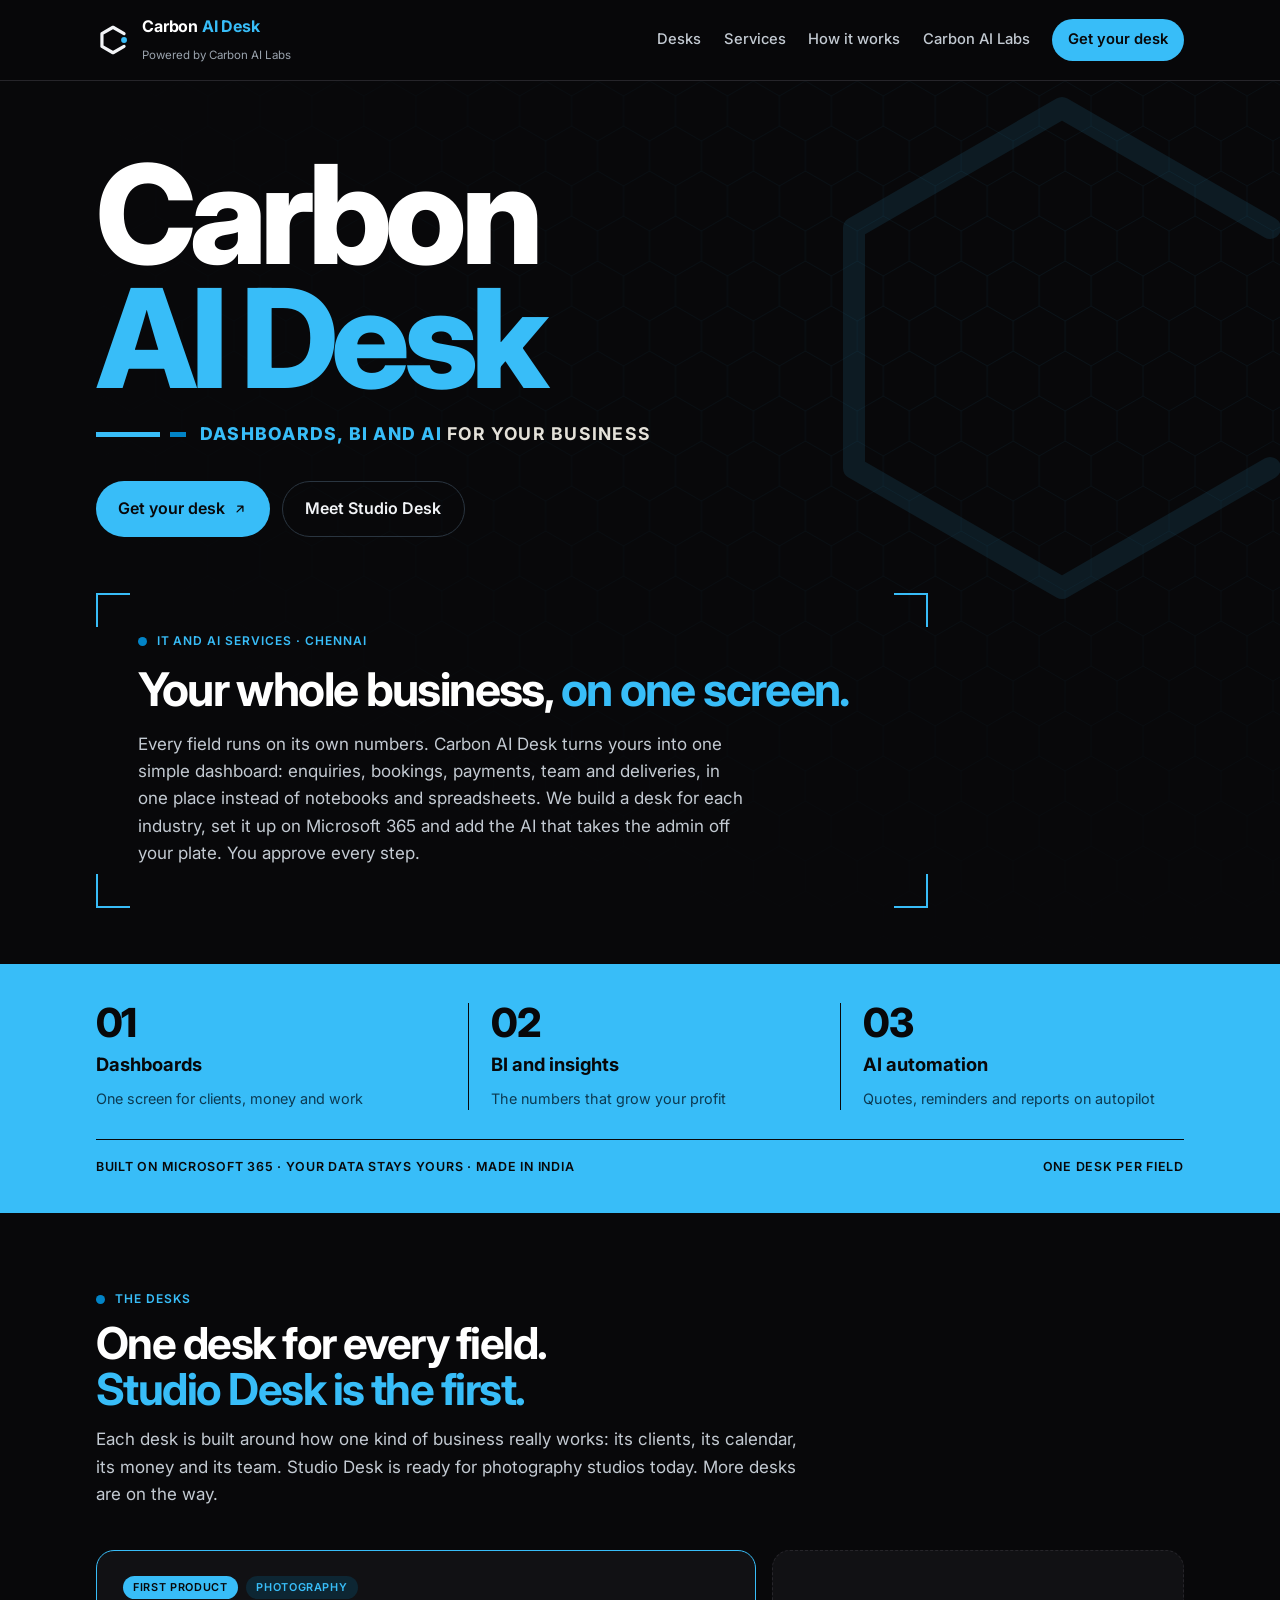
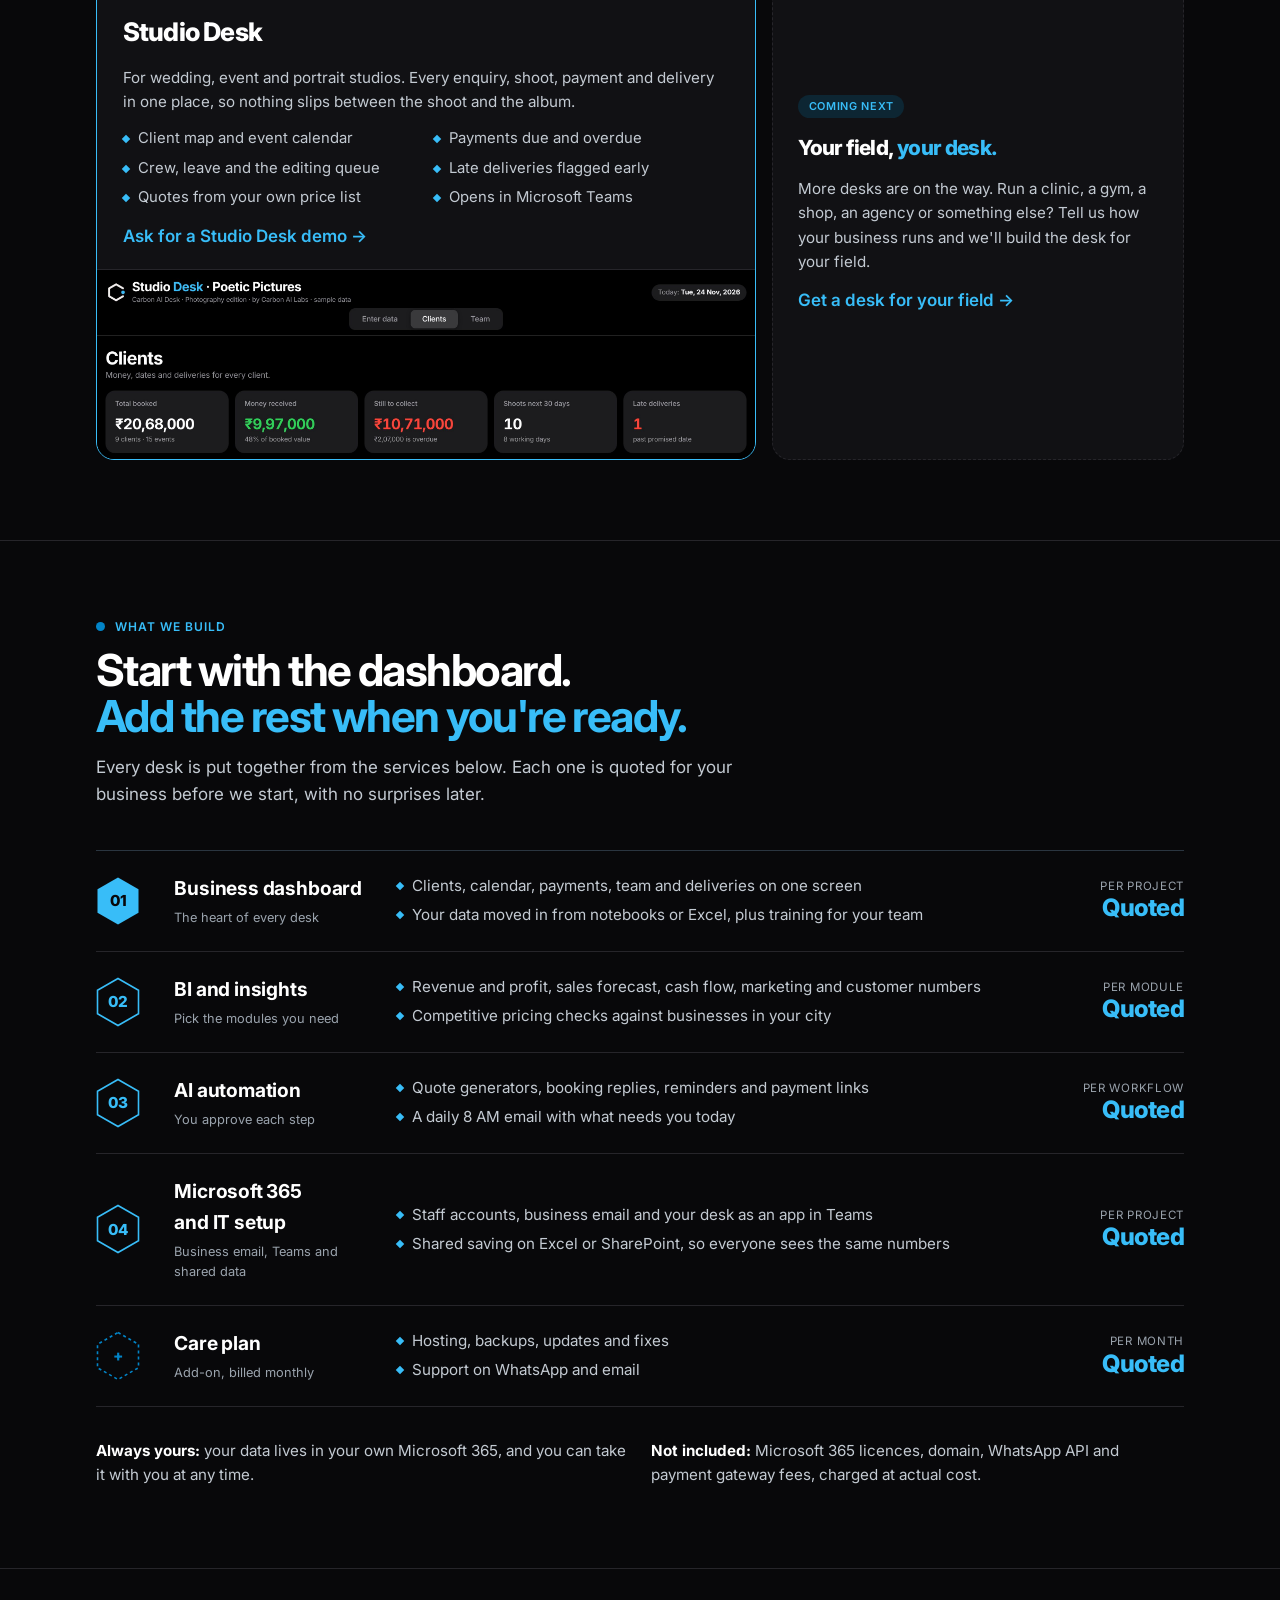
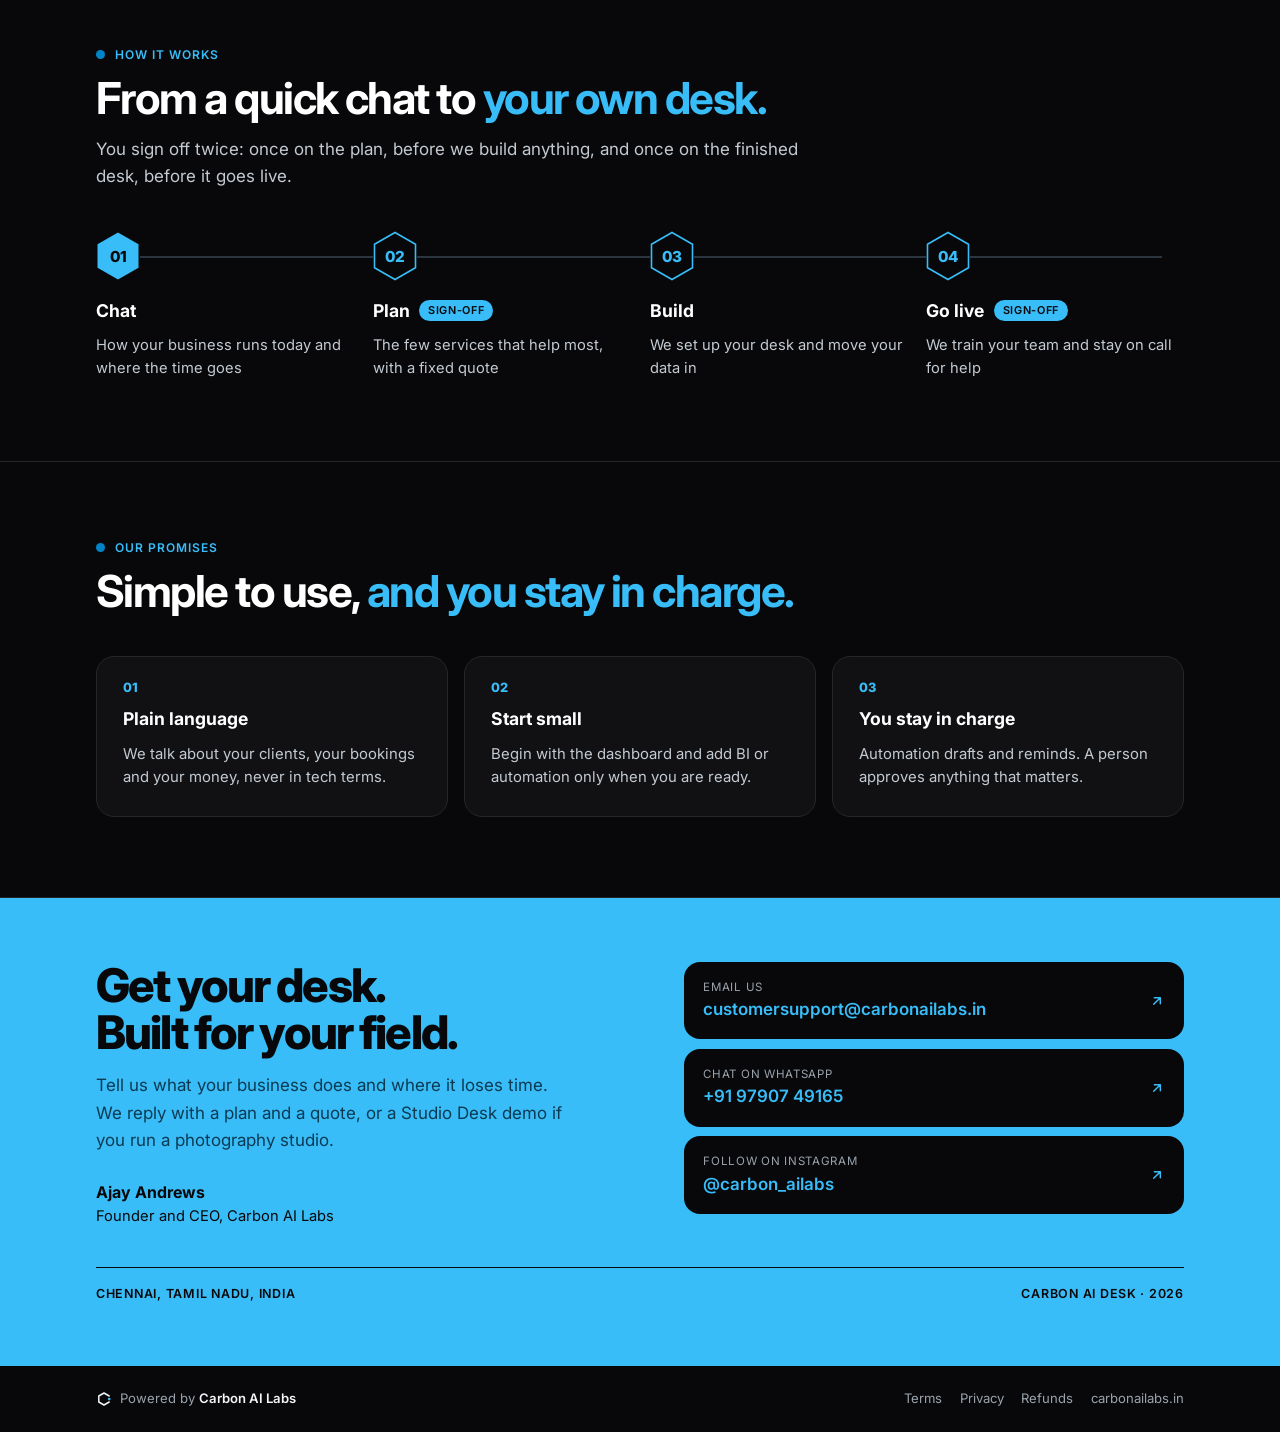
==== carbon-ai-desk/index.html @ 6ffbf6e8 "Add Carbon AI Desk page (black + sky blue) and link it from the home page - /carbon-ai-desk/: same l" ====
<!doctype html>
<html lang="en">
<head>
<meta charset="utf-8">
<meta name="viewport" content="width=device-width, initial-scale=1, viewport-fit=cover">
<title>Carbon AI Desk | Dashboards, BI and AI for your business</title>
<meta name="description" content="Carbon AI Desk builds business dashboards, BI reports, AI automation and Microsoft 365 setups, one edition per industry. Studio Desk for photography studios is the first. Powered by Carbon AI Labs, Chennai.">
<meta name="theme-color" content="#08080A">
<!-- Link preview (WhatsApp, Instagram, LinkedIn, X, Telegram). Image must stay 1200x630 and use an absolute URL. -->
<meta property="og:type" content="website">
<meta property="og:site_name" content="Carbon AI Desk">
<meta property="og:title" content="Carbon AI Desk | Dashboards, BI and AI for your business">
<meta property="og:description" content="Your whole business on one screen: dashboards, BI and AI automation on Microsoft 365. Studio Desk for photography studios is the first edition.">
<meta property="og:url" content="https://carbonailabs.in/carbon-ai-desk/">
<meta property="og:image" content="https://carbonailabs.in/assets/carbon-ai-desk-preview.png">
<meta property="og:image:secure_url" content="https://carbonailabs.in/assets/carbon-ai-desk-preview.png">
<meta property="og:image:type" content="image/png">
<meta property="og:image:width" content="1200">
<meta property="og:image:height" content="630">
<meta property="og:image:alt" content="Carbon AI Desk: dashboards, BI and AI for your business. Powered by Carbon AI Labs.">
<meta name="twitter:card" content="summary_large_image">
<meta name="twitter:title" content="Carbon AI Desk | Dashboards, BI and AI for your business">
<meta name="twitter:description" content="Your whole business on one screen: dashboards, BI and AI automation on Microsoft 365.">
<meta name="twitter:image" content="https://carbonailabs.in/assets/carbon-ai-desk-preview.png">
<link rel="canonical" href="https://carbonailabs.in/carbon-ai-desk/">
<link rel="icon" href="/assets/favicon.svg" type="image/svg+xml">
<link rel="icon" href="/assets/favicon-32.png" sizes="32x32" type="image/png">
<link rel="apple-touch-icon" href="/assets/apple-touch-icon.png">
<link rel="preconnect" href="https://fonts.googleapis.com">
<link rel="preconnect" href="https://fonts.gstatic.com" crossorigin>
<link rel="stylesheet" href="https://fonts.googleapis.com/css2?family=Inter:wght@400;500;600;700;800&display=swap">
<script src="/assets/analytics.js" defer></script>
<style>
/* Carbon AI Desk: black + Sky Blue, the same layout as Carbon AI Studio (which is black + yellow). */
:root{
  --ground:#08080A;      /* page black */
  --ground-2:#111114;    /* raised panels */
  --ink:#F2F4F7;         /* main text */
  --white:#FFFFFF;
  --gold:#38BDF8;        /* Desk sky blue (name kept so the shared layout reads the same as Studio) */
  --crimson:#0284C7;     /* deep blue, second accent */
  --muted:#9AA3AD;
  --body:#C3CAD2;
  --line:#26252A;
  --line-2:#2A3540;
  --on-gold:#08080A;
  --on-gold-2:#0C3A52;
  --display:-apple-system,BlinkMacSystemFont,"SF Pro Display","Inter",system-ui,sans-serif;
  --text:-apple-system,BlinkMacSystemFont,"SF Pro Text","Inter",system-ui,sans-serif;
  color-scheme:dark;
}
*{box-sizing:border-box}
html{scroll-behavior:smooth}
@media (prefers-reduced-motion:reduce){html{scroll-behavior:auto}}
body{margin:0;background:var(--ground);color:var(--ink);font:400 1.0625rem/1.6 var(--text);-webkit-font-smoothing:antialiased;overflow-x:hidden}
a{color:inherit}
:focus-visible{outline:3px solid var(--gold);outline-offset:3px;border-radius:4px}
.wrap{max-width:72rem;margin:0 auto;padding-left:max(16px,env(safe-area-inset-left,0px));padding-right:max(16px,env(safe-area-inset-right,0px))}
@media (min-width:720px){.wrap{padding-left:32px;padding-right:32px}}
h1,h2,h3{font-family:var(--display);margin:0;text-wrap:balance;color:var(--white)}
p{margin:0}
.y{color:var(--gold)}
.kicker{display:flex;align-items:center;gap:10px;font:600 .75rem/1 var(--text);letter-spacing:.08em;text-transform:uppercase;color:var(--gold)}
.kicker::before{content:"";width:9px;height:9px;border-radius:50%;background:var(--crimson);flex:none}

/* header */
.top{position:sticky;top:0;z-index:5;background:color-mix(in srgb,var(--ground) 86%,transparent);backdrop-filter:saturate(1.4) blur(14px);-webkit-backdrop-filter:saturate(1.4) blur(14px);border-bottom:1px solid var(--line)}
.top .wrap{display:flex;align-items:center;justify-content:space-between;gap:1rem;padding-block:.8rem}
.brand{display:flex;align-items:center;gap:12px;text-decoration:none}
.brand svg{width:34px;height:34px;flex:none}
.brand .name{font:700 1rem/1.1 var(--display);letter-spacing:-.01em;color:var(--white)}
.brand .by{font-size:.72rem;color:var(--muted);line-height:1.2}
.top nav{display:flex;align-items:center;gap:1.4rem;font-size:.92rem;font-weight:500}
.top nav a{text-decoration:none;color:var(--body)}
.top nav a:hover{color:var(--white)}
.top nav .pill{background:var(--gold);color:var(--on-gold);padding:.55rem 1rem;border-radius:999px;font-weight:600}
.top nav .pill:hover{background:#7DD3FC;color:var(--on-gold)}
@media (max-width:720px){.top nav a:not(.pill){display:none}.brand .by{display:none}}

/* hero */
.hero{position:relative;overflow:hidden;padding:4.5rem 0 3.5rem}
.hero .lattice{position:absolute;inset:0;width:100%;height:100%;pointer-events:none}
.hero .ring{position:absolute;right:-8%;top:-6%;width:min(62vw,640px);height:auto;opacity:.1;pointer-events:none}
.hero .wrap{position:relative}
.hero h1{font-weight:800;font-size:clamp(3.6rem,13vw,8.6rem);line-height:.9;letter-spacing:-.05em}
.tag{display:flex;align-items:center;flex-wrap:wrap;gap:14px;margin-top:1.4rem}
.bar{display:flex;gap:10px;flex:none}
.bar i{display:block;height:5px;background:var(--gold);width:64px}
.bar i+i{background:var(--crimson);width:16px}
.tag p{font:700 clamp(.95rem,2.4vw,1.1rem)/1.3 var(--text);letter-spacing:.07em;text-transform:uppercase;color:#E4E1D9}
.tag b{color:var(--gold);font-weight:800}
.hero-cta{display:flex;flex-wrap:wrap;gap:12px;margin-top:2.2rem}
.btn{display:inline-flex;align-items:center;gap:8px;text-decoration:none;font-weight:600;font-size:1rem;padding:.9rem 1.4rem;border-radius:999px;transition:background .15s,color .15s,border-color .15s}
.btn svg{width:14px;height:14px;flex:none}
.btn.gold{background:var(--gold);color:var(--on-gold)}
.btn.gold:hover{background:#7DD3FC}
.btn.ghost{border:1.5px solid var(--line-2);color:var(--ink)}
.btn.ghost:hover{border-color:var(--gold);color:var(--gold)}
.btn.dark{background:var(--on-gold);color:var(--gold)}
.btn.dark:hover{color:var(--white)}

/* viewfinder: selling point */
.finder{position:relative;margin-top:3.5rem;padding:clamp(1.6rem,4vw,2.6rem);display:flex;flex-direction:column;gap:1.1rem;max-width:52rem}
.finder i{position:absolute;width:34px;height:34px;border:0 solid var(--gold)}
.finder i:nth-child(1){left:0;top:0;border-left-width:2px;border-top-width:2px}
.finder i:nth-child(2){right:0;top:0;border-right-width:2px;border-top-width:2px}
.finder i:nth-child(3){left:0;bottom:0;border-left-width:2px;border-bottom-width:2px}
.finder i:nth-child(4){right:0;bottom:0;border-right-width:2px;border-bottom-width:2px}
.finder h2{font-weight:700;font-size:clamp(2rem,5.4vw,2.9rem);line-height:1.05;letter-spacing:-.035em}
.finder p{color:var(--body);max-width:38rem}

/* yellow services band */
.band{background:var(--gold);color:var(--on-gold)}
.band .wrap{padding-block:2.4rem}
.three{display:grid;grid-template-columns:repeat(3,minmax(0,1fr));gap:1.75rem}
.three > div{display:flex;flex-direction:column;gap:.45rem}
.three > div + div{border-left:1.5px solid var(--on-gold);padding-left:1.4rem}
.three .n{font:800 2.5rem/1 var(--display);letter-spacing:-.04em}
.three h3{color:var(--on-gold);font-size:1.15rem;font-weight:700}
.three p{font-size:.9rem;color:var(--on-gold-2)}
.band .foot{display:flex;justify-content:space-between;align-items:center;gap:1rem;flex-wrap:wrap;border-top:1.5px solid var(--on-gold);margin-top:1.8rem;padding-top:1.2rem;font:600 .78rem/1.3 var(--text);letter-spacing:.06em;text-transform:uppercase}
@media (max-width:720px){.three{grid-template-columns:1fr;gap:1.2rem}.three > div + div{border-left:0;padding-left:0;border-top:1.5px solid var(--on-gold);padding-top:1.2rem}}

/* sections */
.sec{padding:5rem 0;border-bottom:1px solid var(--line)}
.sec .head{display:flex;flex-direction:column;gap:.9rem;max-width:44rem;margin-bottom:2.6rem}
.sec h2{font-weight:700;font-size:clamp(2rem,5vw,2.75rem);line-height:1.05;letter-spacing:-.035em}
.sec .head p{color:var(--body)}

/* packs ledger */
.ledger{border-top:1.5px solid var(--line-2)}
.pack{display:grid;grid-template-columns:56px 200px 1fr 140px;gap:1.4rem;align-items:center;padding:1.4rem 0;border-bottom:1px solid var(--line)}
.hex{width:44px;height:50px;display:grid;place-items:center;position:relative;font:800 .95rem/1 var(--display)}
.hex svg{position:absolute;inset:0;width:100%;height:100%}
.hex span{position:relative}
.pack h3{font-size:1.2rem;font-weight:700;letter-spacing:-.01em}
.pack .sub{font-size:.8rem;color:var(--muted);margin-top:.25rem}
.pack ul{margin:0;padding:0;list-style:none;color:var(--body);font-size:.95rem;display:flex;flex-direction:column;gap:.3rem}
.pack li{display:flex;gap:.6rem}
.pack li::before{content:"";width:6px;height:6px;margin-top:.6em;flex:none;background:var(--gold);transform:rotate(45deg)}
.price{text-align:right}
.price small{display:block;font-size:.72rem;color:var(--muted);text-transform:uppercase;letter-spacing:.06em}
.price b{font:800 1.5rem/1.1 var(--display);letter-spacing:-.03em;color:var(--gold)}
.pack.addon .hex{color:var(--crimson)}
@media (max-width:820px){
  .pack{grid-template-columns:48px 1fr;gap:.6rem 1rem;align-items:start}
  .pack ul,.pack .price{grid-column:2}
  .price{text-align:left}
}
.incl{display:grid;grid-template-columns:1fr 1fr;gap:1.4rem;margin-top:2rem;font-size:.95rem;color:var(--body)}
.incl b{color:var(--white)}
@media (max-width:720px){.incl{grid-template-columns:1fr}}

/* process */
.steps{display:grid;grid-template-columns:repeat(4,minmax(0,1fr));gap:1.2rem;position:relative}
.steps::before{content:"";position:absolute;left:22px;right:22px;top:25px;height:1.5px;background:var(--line-2)}
.step{position:relative;display:flex;flex-direction:column;gap:.55rem}
.step .hex{background:var(--ground)}
.step h3{font-size:1.1rem;font-weight:700;margin-top:.4rem;display:flex;align-items:center;gap:.6rem;flex-wrap:wrap}
.step p{font-size:.92rem;color:var(--body)}
.sign{font:600 .68rem/1 var(--text);letter-spacing:.06em;text-transform:uppercase;color:var(--on-gold);background:var(--gold);border-radius:999px;padding:.32rem .55rem}
@media (max-width:820px){
  .steps{grid-template-columns:1fr;gap:1.6rem}
  .steps::before{left:22px;right:auto;top:25px;bottom:25px;width:1.5px;height:auto}
  .step{padding-left:64px;min-height:50px}
  .step .hex{position:absolute;left:0;top:0}
  .step h3{margin-top:.6rem}
}

/* promises */
.promises{display:grid;grid-template-columns:repeat(3,minmax(0,1fr));gap:1rem}
.promise{background:var(--ground-2);border:1px solid var(--line);border-radius:18px;padding:1.6rem;display:flex;flex-direction:column;gap:.6rem}
.promise h3{font-size:1.1rem;font-weight:700}
.promise p{font-size:.93rem;color:var(--body)}
.promise .k{font:800 .8rem/1 var(--display);color:var(--gold);letter-spacing:.04em}
@media (max-width:820px){.promises{grid-template-columns:1fr}}

/* contact band */
.contact{background:var(--gold);color:var(--on-gold)}
.contact .wrap{padding-block:4rem;display:grid;grid-template-columns:1.1fr 1fr;gap:2.4rem;align-items:start}
.contact h2{color:var(--on-gold);font-weight:800;font-size:clamp(2rem,5vw,2.9rem);line-height:1.02;letter-spacing:-.04em}
.contact .lead{margin-top:1rem;color:var(--on-gold-2);max-width:30rem}
.contact .who{margin-top:1.6rem;font-size:.92rem}
.contact .who b{display:block;font-size:1rem}
.links{display:flex;flex-direction:column;gap:.6rem}
.links a{display:flex;align-items:center;justify-content:space-between;gap:1rem;background:var(--on-gold);color:var(--ink);text-decoration:none;border-radius:16px;padding:1rem 1.2rem;transition:transform .15s}
.links a:hover{transform:translateX(3px)}
.links small{display:block;font-size:.72rem;letter-spacing:.06em;text-transform:uppercase;color:var(--muted)}
.links span{font-weight:600;color:var(--gold);overflow-wrap:anywhere}
.links svg{width:16px;height:16px;flex:none;color:var(--gold)}
.contact .place{grid-column:1/-1;display:flex;justify-content:space-between;flex-wrap:wrap;gap:.6rem;border-top:1.5px solid var(--on-gold);padding-top:1.1rem;font:600 .78rem/1.3 var(--text);letter-spacing:.06em;text-transform:uppercase}
@media (max-width:820px){.contact .wrap{grid-template-columns:1fr}}

/* footer */
footer{padding:1.4rem 0 calc(1.4rem + env(safe-area-inset-bottom,0px));font-size:.82rem;color:var(--muted)}
footer .wrap{display:flex;justify-content:space-between;align-items:center;gap:1rem;flex-wrap:wrap}
footer .pb{display:flex;align-items:center;gap:8px}
footer .pb svg{width:16px;height:16px}
footer .pb b{color:var(--ink);font-weight:600}
footer nav{display:flex;gap:1.1rem;flex-wrap:wrap}
footer a{text-decoration:none}
footer a:hover{color:var(--gold)}

/* editions */
.editions{display:grid;grid-template-columns:1.6fr 1fr;gap:1rem}
.edition{background:var(--ground-2);border:1px solid var(--line);border-radius:18px;padding:1.6rem;display:flex;flex-direction:column;gap:.8rem;overflow:hidden}
.edition.main{border-color:var(--gold)}
.edition .label{display:flex;gap:.5rem;flex-wrap:wrap}
.chip{font:600 .68rem/1 var(--text);letter-spacing:.06em;text-transform:uppercase;border-radius:999px;padding:.38rem .65rem;background:#0D2633;color:var(--gold)}
.chip.on{background:var(--gold);color:var(--on-gold)}
.edition h3{font-size:1.6rem;font-weight:800;letter-spacing:-.03em}
.edition p{font-size:.95rem;color:var(--body)}
.edition ul{margin:0;padding:0;list-style:none;color:var(--body);font-size:.93rem;display:grid;grid-template-columns:1fr 1fr;gap:.35rem 1rem}
.edition li{display:flex;gap:.6rem}
.edition li::before{content:"";width:6px;height:6px;margin-top:.6em;flex:none;background:var(--gold);transform:rotate(45deg)}
.shot{margin:.4rem -1.6rem -1.6rem;border-top:1px solid var(--line)}
.shot img{display:block;width:100%;height:auto}
.edition.next{border-style:dashed;justify-content:center}
.edition.next h3{font-size:1.3rem}
.edition .more{color:var(--gold);font-weight:600;text-decoration:none}
.edition .more:hover{text-decoration:underline}
@media (max-width:820px){.editions{grid-template-columns:1fr}.edition ul{grid-template-columns:1fr}}
</style>
</head>
<body>

<svg width="0" height="0" style="position:absolute" aria-hidden="true">
  <defs>
    <symbol id="mark" viewBox="0 0 64 64">
      <path d="M52.8 20 L32 8 L11.2 20 L11.2 44 L32 56 L52.8 44" fill="none" stroke="#F2F4F7" stroke-width="6" stroke-linejoin="round" stroke-linecap="round"/>
      <circle cx="52.8" cy="32" r="5.5" fill="#38BDF8"/>
    </symbol>
    <symbol id="hexfill" viewBox="0 0 44 50"><path d="M22 1.5 L42.5 13.25 L42.5 36.75 L22 48.5 L1.5 36.75 L1.5 13.25 Z" fill="#38BDF8"/></symbol>
    <symbol id="hexline" viewBox="0 0 44 50"><path d="M22 1.5 L42.5 13.25 L42.5 36.75 L22 48.5 L1.5 36.75 L1.5 13.25 Z" fill="#08080A" stroke="#38BDF8" stroke-width="1.6"/></symbol>
    <symbol id="hexdeep" viewBox="0 0 44 50"><path d="M22 1.5 L42.5 13.25 L42.5 36.75 L22 48.5 L1.5 36.75 L1.5 13.25 Z" fill="#08080A" stroke="#0284C7" stroke-width="1.6" stroke-dasharray="3 3"/></symbol>
    <symbol id="arrow" viewBox="0 0 24 24"><path d="M7 17 17 7M8 7h9v9" fill="none" stroke="currentColor" stroke-width="2.2" stroke-linecap="round" stroke-linejoin="round"/></symbol>
  </defs>
</svg>

<header class="top">
  <div class="wrap">
    <a class="brand" href="/carbon-ai-desk/" aria-label="Carbon AI Desk home">
      <svg role="img" aria-label="Carbon AI Labs logo"><use href="#mark"/></svg>
      <span><span class="name">Carbon <span class="y">AI Desk</span></span><br><span class="by">Powered by Carbon AI Labs</span></span>
    </a>
    <nav aria-label="Desk">
      <a href="#desks">Desks</a>
      <a href="#services">Services</a>
      <a href="#how">How it works</a>
      <a href="/">Carbon AI Labs</a>
      <a class="pill" href="#contact">Get your desk</a>
    </nav>
  </div>
</header>

<main id="top">
  <section class="hero">
    <svg class="lattice" aria-hidden="true" preserveAspectRatio="xMidYMid slice">
      <defs>
        <pattern id="hexgrid" width="51.96" height="90" patternUnits="userSpaceOnUse">
          <path d="M25.98 0 L51.96 15 L51.96 45 L25.98 60 L0 45 L0 15 Z M25.98 60 L25.98 90" fill="none" stroke="#38BDF8" stroke-width="0.8"/>
        </pattern>
        <radialGradient id="fade" cx="80%" cy="25%" r="80%">
          <stop offset="0" stop-color="#fff" stop-opacity="1"/>
          <stop offset="1" stop-color="#fff" stop-opacity="0"/>
        </radialGradient>
        <mask id="fademask"><rect width="100%" height="100%" fill="url(#fade)"/></mask>
      </defs>
      <rect width="100%" height="100%" fill="url(#hexgrid)" opacity=".09" mask="url(#fademask)"/>
    </svg>
    <svg class="ring" viewBox="0 0 64 64" aria-hidden="true"><path d="M52.8 20 L32 8 L11.2 20 L11.2 44 L32 56 L52.8 44" fill="none" stroke="#38BDF8" stroke-width="2.2" stroke-linejoin="round" stroke-linecap="round"/></svg>

    <div class="wrap">
      <h1>Carbon<br><span class="y">AI Desk</span></h1>
      <div class="tag">
        <div class="bar" aria-hidden="true"><i></i><i></i></div>
        <p><b>Dashboards, BI and AI</b> for your business</p>
      </div>
      <div class="hero-cta">
        <a class="btn gold" href="#contact">Get your desk <svg aria-hidden="true"><use href="#arrow"/></svg></a>
        <a class="btn ghost" href="#desks">Meet Studio Desk</a>
      </div>

      <div class="finder">
        <i aria-hidden="true"></i><i aria-hidden="true"></i><i aria-hidden="true"></i><i aria-hidden="true"></i>
        <div class="kicker">IT and AI services · Chennai</div>
        <h2>Your whole business, <span class="y">on one screen.</span></h2>
        <p>Every field runs on its own numbers. Carbon AI Desk turns yours into one simple dashboard: enquiries, bookings, payments, team and deliveries, in one place instead of notebooks and spreadsheets. We build a desk for each industry, set it up on Microsoft 365 and add the AI that takes the admin off your plate. You approve every step.</p>
      </div>
    </div>
  </section>

  <section class="band" aria-label="What a desk does">
    <div class="wrap">
      <div class="three">
        <div><div class="n">01</div><h3>Dashboards</h3><p>One screen for clients, money and work</p></div>
        <div><div class="n">02</div><h3>BI and insights</h3><p>The numbers that grow your profit</p></div>
        <div><div class="n">03</div><h3>AI automation</h3><p>Quotes, reminders and reports on autopilot</p></div>
      </div>
      <div class="foot"><span>Built on Microsoft 365 · Your data stays yours · Made in India</span><span>One desk per field</span></div>
    </div>
  </section>

  <section class="sec" id="desks">
    <div class="wrap">
      <div class="head">
        <div class="kicker">The desks</div>
        <h2>One desk for every field.<br><span class="y">Studio Desk is the first.</span></h2>
        <p>Each desk is built around how one kind of business really works: its clients, its calendar, its money and its team. Studio Desk is ready for photography studios today. More desks are on the way.</p>
      </div>

      <div class="editions">
        <article class="edition main">
          <div class="label"><span class="chip on">First product</span><span class="chip">Photography</span></div>
          <h3>Studio Desk</h3>
          <p>For wedding, event and portrait studios. Every enquiry, shoot, payment and delivery in one place, so nothing slips between the shoot and the album.</p>
          <ul>
            <li>Client map and event calendar</li>
            <li>Payments due and overdue</li>
            <li>Crew, leave and the editing queue</li>
            <li>Late deliveries flagged early</li>
            <li>Quotes from your own price list</li>
            <li>Opens in Microsoft Teams</li>
          </ul>
          <a class="more" href="#contact">Ask for a Studio Desk demo →</a>
          <figure class="shot" style="margin-bottom:-1.6rem"><img src="/assets/studio-desk-preview.jpg" width="1240" height="356" loading="lazy" alt="Studio Desk dashboard with sample data: total booked, money received, still to collect, shoots in the next 30 days and late deliveries."></figure>
        </article>
        <article class="edition next">
          <div class="label"><span class="chip">Coming next</span></div>
          <h3>Your field, <span class="y">your desk.</span></h3>
          <p>More desks are on the way. Run a clinic, a gym, a shop, an agency or something else? Tell us how your business runs and we'll build the desk for your field.</p>
          <a class="more" href="#contact">Get a desk for your field →</a>
        </article>
      </div>
    </div>
  </section>

  <section class="sec" id="services">
    <div class="wrap">
      <div class="head">
        <div class="kicker">What we build</div>
        <h2>Start with the dashboard.<br><span class="y">Add the rest when you're ready.</span></h2>
        <p>Every desk is put together from the services below. Each one is quoted for your business before we start, with no surprises later.</p>
      </div>

      <div class="ledger">
        <article class="pack">
          <div class="hex" style="color:var(--on-gold)"><svg aria-hidden="true"><use href="#hexfill"/></svg><span>01</span></div>
          <div><h3>Business dashboard</h3><div class="sub">The heart of every desk</div></div>
          <ul><li>Clients, calendar, payments, team and deliveries on one screen</li><li>Your data moved in from notebooks or Excel, plus training for your team</li></ul>
          <div class="price"><small>per project</small><b>Quoted</b></div>
        </article>
        <article class="pack">
          <div class="hex" style="color:var(--gold)"><svg aria-hidden="true"><use href="#hexline"/></svg><span>02</span></div>
          <div><h3>BI and insights</h3><div class="sub">Pick the modules you need</div></div>
          <ul><li>Revenue and profit, sales forecast, cash flow, marketing and customer numbers</li><li>Competitive pricing checks against businesses in your city</li></ul>
          <div class="price"><small>per module</small><b>Quoted</b></div>
        </article>
        <article class="pack">
          <div class="hex" style="color:var(--gold)"><svg aria-hidden="true"><use href="#hexline"/></svg><span>03</span></div>
          <div><h3>AI automation</h3><div class="sub">You approve each step</div></div>
          <ul><li>Quote generators, booking replies, reminders and payment links</li><li>A daily 8 AM email with what needs you today</li></ul>
          <div class="price"><small>per workflow</small><b>Quoted</b></div>
        </article>
        <article class="pack">
          <div class="hex" style="color:var(--gold)"><svg aria-hidden="true"><use href="#hexline"/></svg><span>04</span></div>
          <div><h3>Microsoft 365 and IT setup</h3><div class="sub">Business email, Teams and shared data</div></div>
          <ul><li>Staff accounts, business email and your desk as an app in Teams</li><li>Shared saving on Excel or SharePoint, so everyone sees the same numbers</li></ul>
          <div class="price"><small>per project</small><b>Quoted</b></div>
        </article>
        <article class="pack addon">
          <div class="hex" style="color:#0284C7"><svg aria-hidden="true"><use href="#hexdeep"/></svg><span>+</span></div>
          <div><h3>Care plan</h3><div class="sub">Add-on, billed monthly</div></div>
          <ul><li>Hosting, backups, updates and fixes</li><li>Support on WhatsApp and email</li></ul>
          <div class="price"><small>per month</small><b>Quoted</b></div>
        </article>
      </div>

      <div class="incl">
        <p><b>Always yours:</b> your data lives in your own Microsoft 365, and you can take it with you at any time.</p>
        <p><b>Not included:</b> Microsoft 365 licences, domain, WhatsApp API and payment gateway fees, charged at actual cost.</p>
      </div>
    </div>
  </section>

  <section class="sec" id="how">
    <div class="wrap">
      <div class="head">
        <div class="kicker">How it works</div>
        <h2>From a quick chat to <span class="y">your own desk.</span></h2>
        <p>You sign off twice: once on the plan, before we build anything, and once on the finished desk, before it goes live.</p>
      </div>
      <ol class="steps" style="list-style:none;margin:0;padding:0">
        <li class="step"><div class="hex" style="color:var(--on-gold)"><svg aria-hidden="true"><use href="#hexfill"/></svg><span>01</span></div><h3>Chat</h3><p>How your business runs today and where the time goes</p></li>
        <li class="step"><div class="hex" style="color:var(--gold)"><svg aria-hidden="true"><use href="#hexline"/></svg><span>02</span></div><h3>Plan <span class="sign">Sign-off</span></h3><p>The few services that help most, with a fixed quote</p></li>
        <li class="step"><div class="hex" style="color:var(--gold)"><svg aria-hidden="true"><use href="#hexline"/></svg><span>03</span></div><h3>Build</h3><p>We set up your desk and move your data in</p></li>
        <li class="step"><div class="hex" style="color:var(--gold)"><svg aria-hidden="true"><use href="#hexline"/></svg><span>04</span></div><h3>Go live <span class="sign">Sign-off</span></h3><p>We train your team and stay on call for help</p></li>
      </ol>
    </div>
  </section>

  <section class="sec" id="promises">
    <div class="wrap">
      <div class="head">
        <div class="kicker">Our promises</div>
        <h2>Simple to use, <span class="y">and you stay in charge.</span></h2>
      </div>
      <div class="promises">
        <article class="promise"><span class="k">01</span><h3>Plain language</h3><p>We talk about your clients, your bookings and your money, never in tech terms.</p></article>
        <article class="promise"><span class="k">02</span><h3>Start small</h3><p>Begin with the dashboard and add BI or automation only when you are ready.</p></article>
        <article class="promise"><span class="k">03</span><h3>You stay in charge</h3><p>Automation drafts and reminds. A person approves anything that matters.</p></article>
      </div>
    </div>
  </section>

  <section class="contact" id="contact">
    <div class="wrap">
      <div>
        <h2>Get your desk.<br>Built for your field.</h2>
        <p class="lead">Tell us what your business does and where it loses time. We reply with a plan and a quote, or a Studio Desk demo if you run a photography studio.</p>
        <p class="who"><b>Ajay Andrews</b>Founder and CEO, Carbon AI Labs</p>
      </div>
      <div class="links">
        <a href="mailto:customersupport@carbonailabs.in?subject=Carbon%20AI%20Desk%20for%20my%20business"><div><small>Email us</small><span>customersupport@carbonailabs.in</span></div><svg aria-hidden="true"><use href="#arrow"/></svg></a>
        <a href="https://wa.me/919790749165" target="_blank" rel="noopener"><div><small>Chat on WhatsApp</small><span>+91 97907 49165</span></div><svg aria-hidden="true"><use href="#arrow"/></svg></a>
        <a href="https://www.instagram.com/carbon_ailabs/" target="_blank" rel="noopener"><div><small>Follow on Instagram</small><span>@carbon_ailabs</span></div><svg aria-hidden="true"><use href="#arrow"/></svg></a>
      </div>
      <div class="place"><span>Chennai, Tamil Nadu, India</span><span>Carbon AI Desk · 2026</span></div>
    </div>
  </section>
</main>

<footer>
  <div class="wrap">
    <a class="pb" href="/"><svg aria-hidden="true"><use href="#mark"/></svg><span>Powered by <b>Carbon AI Labs</b></span></a>
    <nav aria-label="Legal">
      <a href="/terms.html">Terms</a>
      <a href="/privacy.html">Privacy</a>
      <a href="/refunds.html">Refunds</a>
      <a href="/">carbonailabs.in</a>
    </nav>
  </div>
</footer>

</body>
</html>
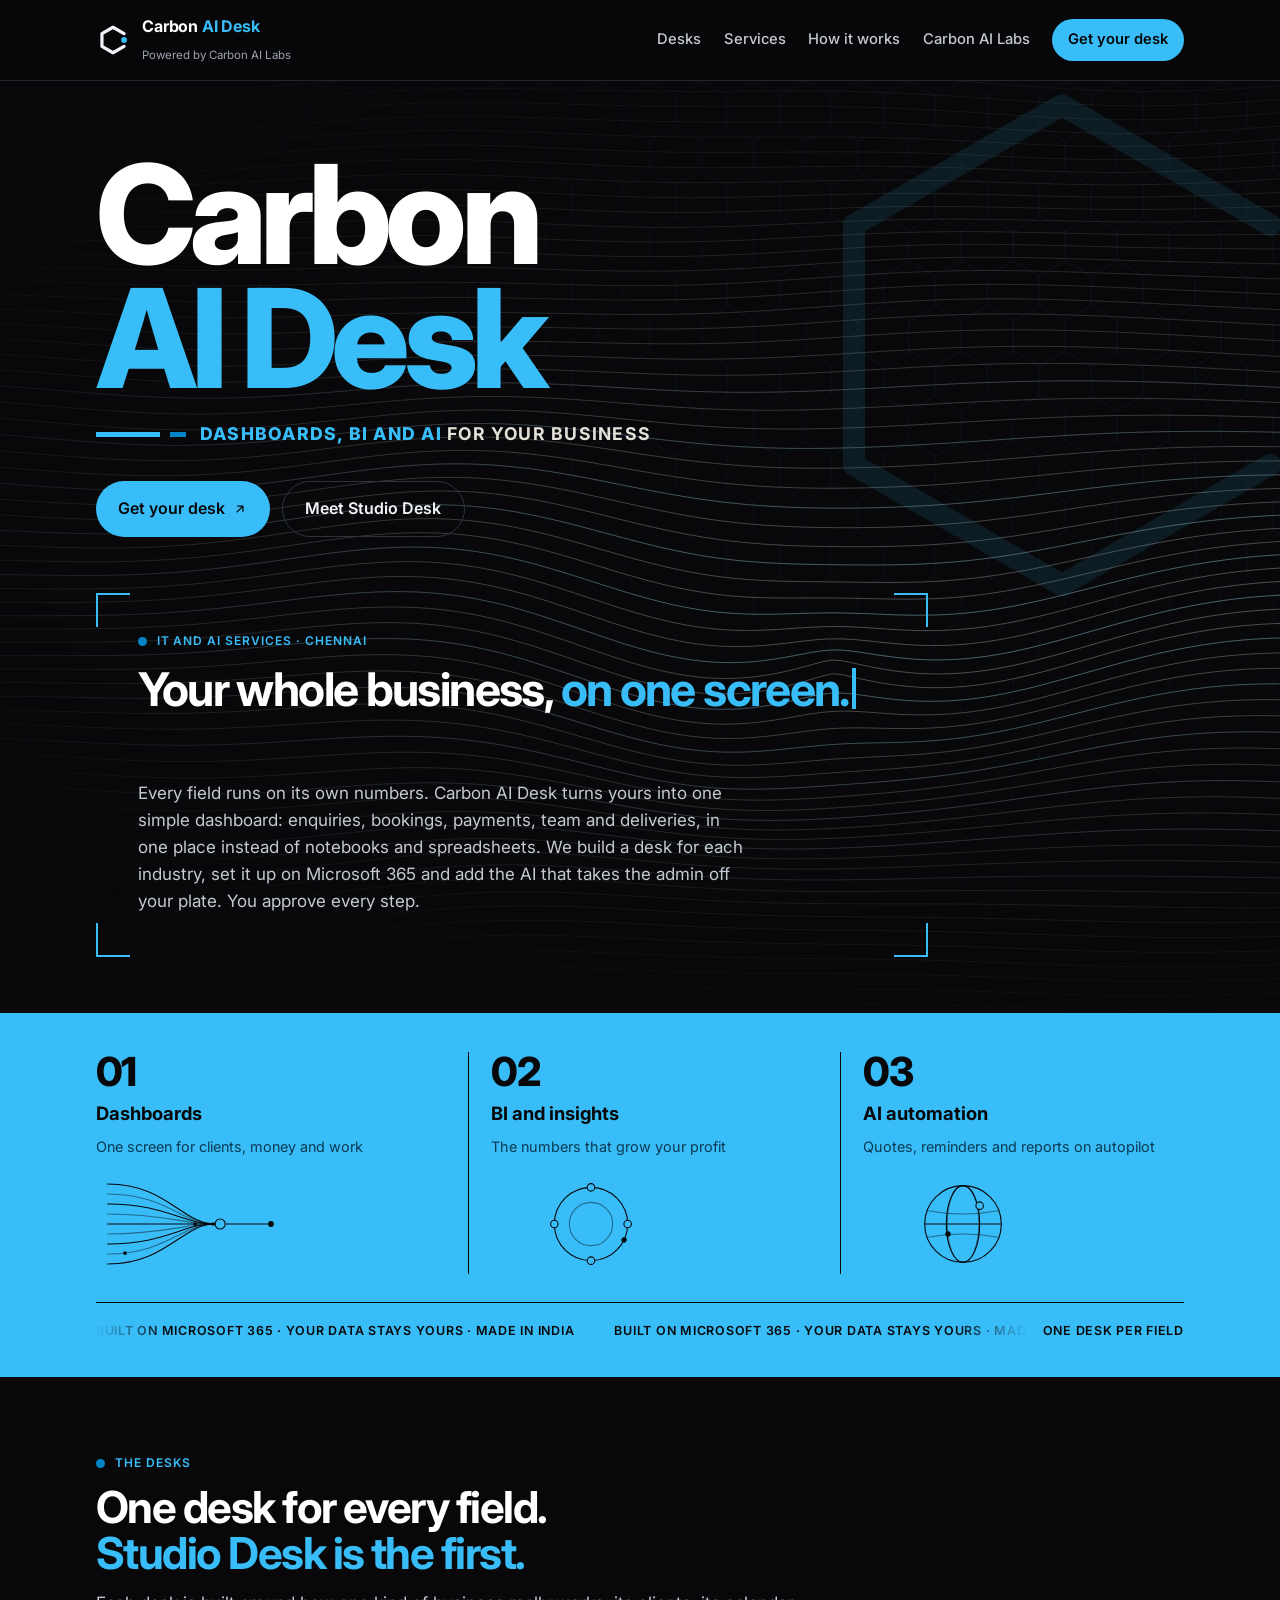
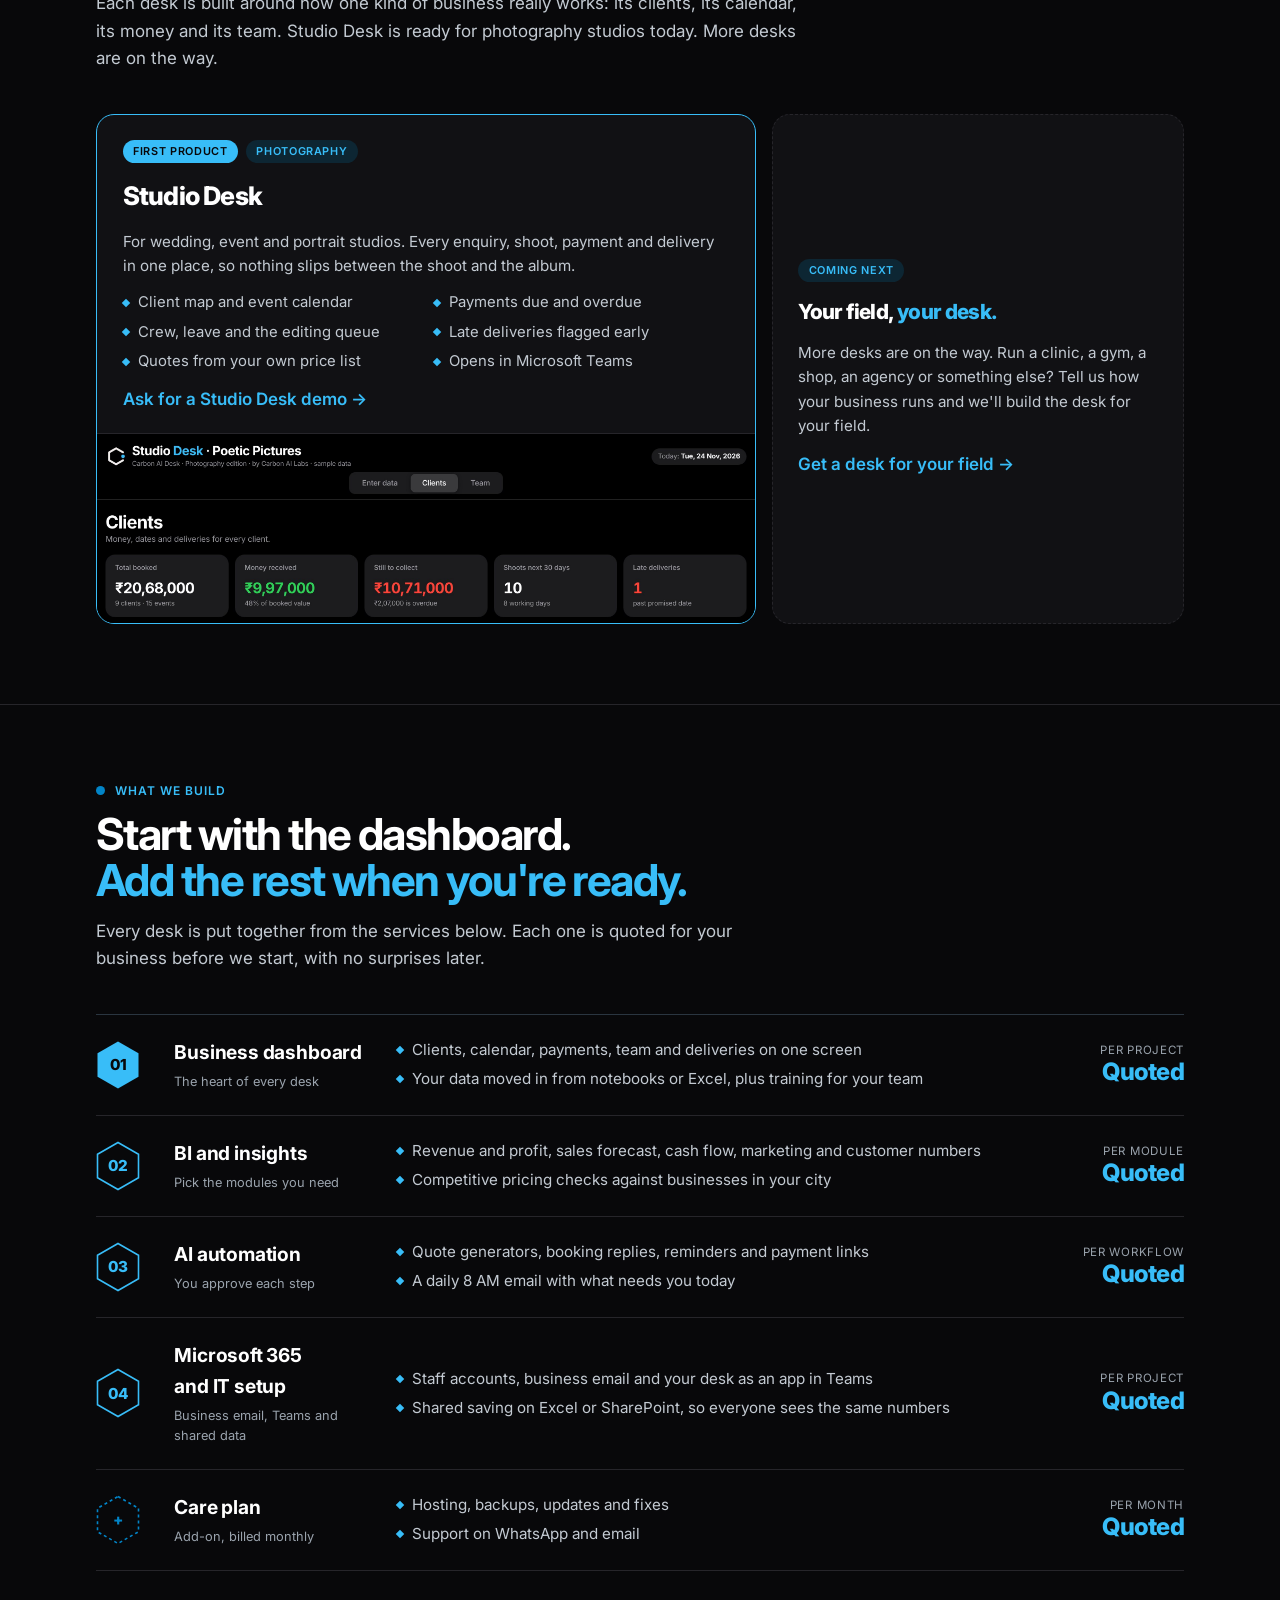
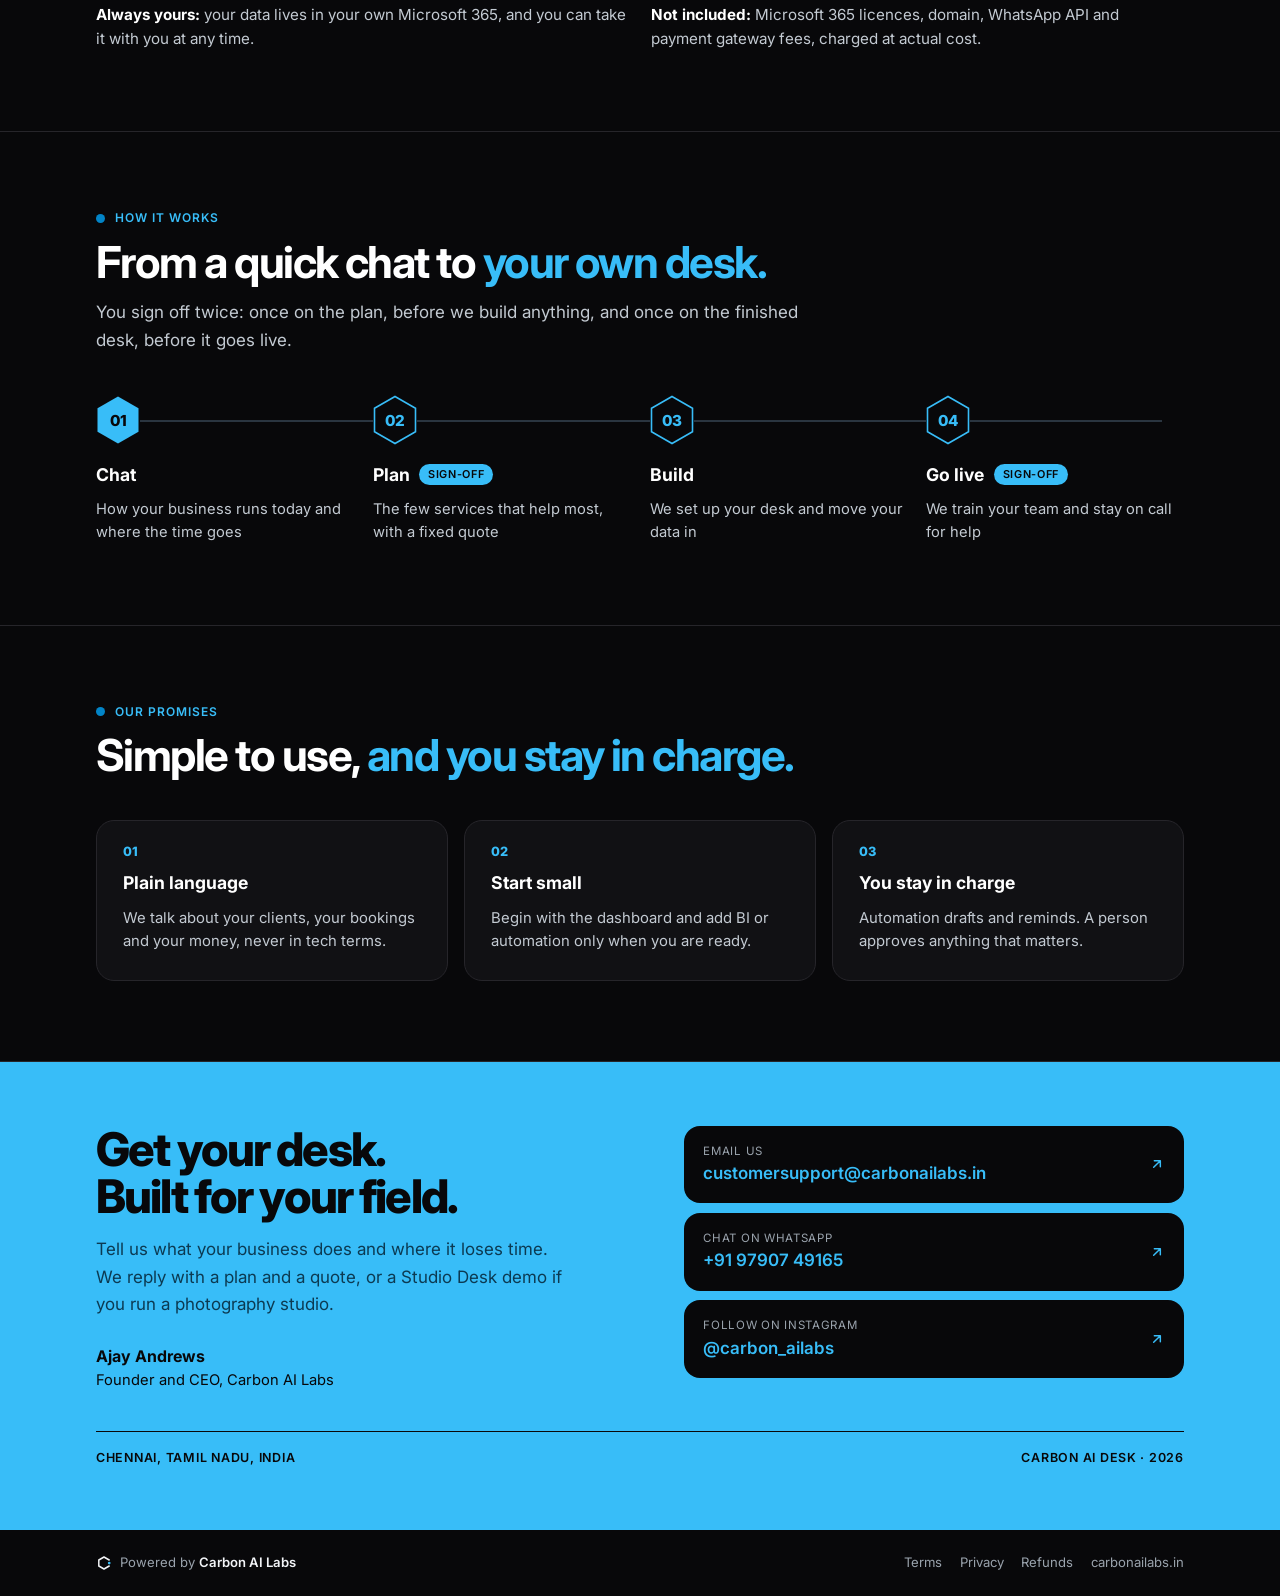
==== commit c68c535a: "Add Polar-style motion to Labs, Studio and Desk pages Shared assets/motion.css + motion.js (no libra" ====
--- a/carbon-ai-desk/index.html
+++ b/carbon-ai-desk/index.html
@@ -30,6 +30,8 @@
 <link rel="preconnect" href="https://fonts.gstatic.com" crossorigin>
 <link rel="stylesheet" href="https://fonts.googleapis.com/css2?family=Inter:wght@400;500;600;700;800&display=swap">
 <script src="/assets/analytics.js" defer></script>
+<link rel="stylesheet" href="/assets/motion.css">
+<script src="/assets/motion.js" defer></script>
 <style>
 /* Carbon AI Desk: black + Sky Blue, the same layout as Carbon AI Studio (which is black + yellow). */
 :root{
@@ -220,6 +222,16 @@
 .edition .more{color:var(--gold);font-weight:600;text-decoration:none}
 .edition .more:hover{text-decoration:underline}
 @media (max-width:820px){.editions{grid-template-columns:1fr}.edition ul{grid-template-columns:1fr}}
+
+/* motion layer hooks (see /assets/motion.css) */
+.three > div .band-art{margin-top:.5rem;color:var(--on-gold)}
+.band .art{max-width:200px;--art-bg:var(--gold);--art-acc:var(--on-gold)}
+.band .foot{flex-wrap:nowrap}
+.band .foot .marquee{flex:1 1 auto}
+.band .foot > span:last-child{flex:none;white-space:nowrap}
+@media (max-width:720px){.band .art{max-width:130px}}
+@media (max-width:560px){.band .foot{flex-wrap:wrap}}
+.hero > .lattice,.hero > .ring{z-index:0}
 </style>
 </head>
 <body>
@@ -254,7 +266,8 @@
 </header>
 
 <main id="top">
-  <section class="hero">
+  <section class="hero has-wave">
+    <canvas class="wave" data-wave data-ink="242,240,234" data-acc="56,189,248" data-alpha="0.3" aria-hidden="true"></canvas>
     <svg class="lattice" aria-hidden="true" preserveAspectRatio="xMidYMid slice">
       <defs>
         <pattern id="hexgrid" width="51.96" height="90" patternUnits="userSpaceOnUse">
@@ -271,20 +284,20 @@
     <svg class="ring" viewBox="0 0 64 64" aria-hidden="true"><path d="M52.8 20 L32 8 L11.2 20 L11.2 44 L32 56 L52.8 44" fill="none" stroke="#38BDF8" stroke-width="2.2" stroke-linejoin="round" stroke-linecap="round"/></svg>
 
     <div class="wrap">
-      <h1>Carbon<br><span class="y">AI Desk</span></h1>
-      <div class="tag">
+      <h1 class="rv" style="--i:0">Carbon<br><span class="y">AI Desk</span></h1>
+      <div class="tag rv" style="--i:1">
         <div class="bar" aria-hidden="true"><i></i><i></i></div>
         <p><b>Dashboards, BI and AI</b> for your business</p>
       </div>
-      <div class="hero-cta">
+      <div class="hero-cta rv" style="--i:2">
         <a class="btn gold" href="#contact">Get your desk <svg aria-hidden="true"><use href="#arrow"/></svg></a>
         <a class="btn ghost" href="#desks">Meet Studio Desk</a>
       </div>
 
-      <div class="finder">
+      <div class="finder rv" style="--i:3">
         <i aria-hidden="true"></i><i aria-hidden="true"></i><i aria-hidden="true"></i><i aria-hidden="true"></i>
         <div class="kicker">IT and AI services · Chennai</div>
-        <h2>Your whole business, <span class="y">on one screen.</span></h2>
+        <h2 data-type>Your whole business, <span class="y">on one screen.</span></h2>
         <p>Every field runs on its own numbers. Carbon AI Desk turns yours into one simple dashboard: enquiries, bookings, payments, team and deliveries, in one place instead of notebooks and spreadsheets. We build a desk for each industry, set it up on Microsoft 365 and add the AI that takes the admin off your plate. You approve every step.</p>
       </div>
     </div>
@@ -292,18 +305,18 @@
 
   <section class="band" aria-label="What a desk does">
     <div class="wrap">
-      <div class="three">
-        <div><div class="n">01</div><h3>Dashboards</h3><p>One screen for clients, money and work</p></div>
-        <div><div class="n">02</div><h3>BI and insights</h3><p>The numbers that grow your profit</p></div>
-        <div><div class="n">03</div><h3>AI automation</h3><p>Quotes, reminders and reports on autopilot</p></div>
-      </div>
-      <div class="foot"><span>Built on Microsoft 365 · Your data stays yours · Made in India</span><span>One desk per field</span></div>
+      <div class="three" data-stagger>
+        <div class="rv"><div class="n">01</div><h3>Dashboards</h3><p>One screen for clients, money and work</p><div class="band-art" data-art="fan"></div></div>
+        <div class="rv"><div class="n">02</div><h3>BI and insights</h3><p>The numbers that grow your profit</p><div class="band-art" data-art="orbit"></div></div>
+        <div class="rv"><div class="n">03</div><h3>AI automation</h3><p>Quotes, reminders and reports on autopilot</p><div class="band-art" data-art="globe"></div></div>
+      </div>
+      <div class="foot"><span data-marquee>Built on Microsoft 365 · Your data stays yours · Made in India</span><span>One desk per field</span></div>
     </div>
   </section>
 
   <section class="sec" id="desks">
     <div class="wrap">
-      <div class="head">
+      <div class="head rv">
         <div class="kicker">The desks</div>
         <h2>One desk for every field.<br><span class="y">Studio Desk is the first.</span></h2>
         <p>Each desk is built around how one kind of business really works: its clients, its calendar, its money and its team. Studio Desk is ready for photography studios today. More desks are on the way.</p>
@@ -337,38 +350,38 @@
 
   <section class="sec" id="services">
     <div class="wrap">
-      <div class="head">
+      <div class="head rv">
         <div class="kicker">What we build</div>
         <h2>Start with the dashboard.<br><span class="y">Add the rest when you're ready.</span></h2>
         <p>Every desk is put together from the services below. Each one is quoted for your business before we start, with no surprises later.</p>
       </div>
 
-      <div class="ledger">
-        <article class="pack">
+      <div class="ledger" data-stagger>
+        <article class="pack rv">
           <div class="hex" style="color:var(--on-gold)"><svg aria-hidden="true"><use href="#hexfill"/></svg><span>01</span></div>
           <div><h3>Business dashboard</h3><div class="sub">The heart of every desk</div></div>
           <ul><li>Clients, calendar, payments, team and deliveries on one screen</li><li>Your data moved in from notebooks or Excel, plus training for your team</li></ul>
           <div class="price"><small>per project</small><b>Quoted</b></div>
         </article>
-        <article class="pack">
+        <article class="pack rv">
           <div class="hex" style="color:var(--gold)"><svg aria-hidden="true"><use href="#hexline"/></svg><span>02</span></div>
           <div><h3>BI and insights</h3><div class="sub">Pick the modules you need</div></div>
           <ul><li>Revenue and profit, sales forecast, cash flow, marketing and customer numbers</li><li>Competitive pricing checks against businesses in your city</li></ul>
           <div class="price"><small>per module</small><b>Quoted</b></div>
         </article>
-        <article class="pack">
+        <article class="pack rv">
           <div class="hex" style="color:var(--gold)"><svg aria-hidden="true"><use href="#hexline"/></svg><span>03</span></div>
           <div><h3>AI automation</h3><div class="sub">You approve each step</div></div>
           <ul><li>Quote generators, booking replies, reminders and payment links</li><li>A daily 8 AM email with what needs you today</li></ul>
           <div class="price"><small>per workflow</small><b>Quoted</b></div>
         </article>
-        <article class="pack">
+        <article class="pack rv">
           <div class="hex" style="color:var(--gold)"><svg aria-hidden="true"><use href="#hexline"/></svg><span>04</span></div>
           <div><h3>Microsoft 365 and IT setup</h3><div class="sub">Business email, Teams and shared data</div></div>
           <ul><li>Staff accounts, business email and your desk as an app in Teams</li><li>Shared saving on Excel or SharePoint, so everyone sees the same numbers</li></ul>
           <div class="price"><small>per project</small><b>Quoted</b></div>
         </article>
-        <article class="pack addon">
+        <article class="pack addon rv">
           <div class="hex" style="color:#0284C7"><svg aria-hidden="true"><use href="#hexdeep"/></svg><span>+</span></div>
           <div><h3>Care plan</h3><div class="sub">Add-on, billed monthly</div></div>
           <ul><li>Hosting, backups, updates and fixes</li><li>Support on WhatsApp and email</li></ul>
@@ -376,7 +389,7 @@
         </article>
       </div>
 
-      <div class="incl">
+      <div class="incl rv">
         <p><b>Always yours:</b> your data lives in your own Microsoft 365, and you can take it with you at any time.</p>
         <p><b>Not included:</b> Microsoft 365 licences, domain, WhatsApp API and payment gateway fees, charged at actual cost.</p>
       </div>
@@ -385,42 +398,42 @@
 
   <section class="sec" id="how">
     <div class="wrap">
-      <div class="head">
+      <div class="head rv">
         <div class="kicker">How it works</div>
         <h2>From a quick chat to <span class="y">your own desk.</span></h2>
         <p>You sign off twice: once on the plan, before we build anything, and once on the finished desk, before it goes live.</p>
       </div>
-      <ol class="steps" style="list-style:none;margin:0;padding:0">
-        <li class="step"><div class="hex" style="color:var(--on-gold)"><svg aria-hidden="true"><use href="#hexfill"/></svg><span>01</span></div><h3>Chat</h3><p>How your business runs today and where the time goes</p></li>
-        <li class="step"><div class="hex" style="color:var(--gold)"><svg aria-hidden="true"><use href="#hexline"/></svg><span>02</span></div><h3>Plan <span class="sign">Sign-off</span></h3><p>The few services that help most, with a fixed quote</p></li>
-        <li class="step"><div class="hex" style="color:var(--gold)"><svg aria-hidden="true"><use href="#hexline"/></svg><span>03</span></div><h3>Build</h3><p>We set up your desk and move your data in</p></li>
-        <li class="step"><div class="hex" style="color:var(--gold)"><svg aria-hidden="true"><use href="#hexline"/></svg><span>04</span></div><h3>Go live <span class="sign">Sign-off</span></h3><p>We train your team and stay on call for help</p></li>
+      <ol data-stagger class="steps" style="list-style:none;margin:0;padding:0">
+        <li class="step rv"><div class="hex" style="color:var(--on-gold)"><svg aria-hidden="true"><use href="#hexfill"/></svg><span>01</span></div><h3>Chat</h3><p>How your business runs today and where the time goes</p></li>
+        <li class="step rv"><div class="hex" style="color:var(--gold)"><svg aria-hidden="true"><use href="#hexline"/></svg><span>02</span></div><h3>Plan <span class="sign">Sign-off</span></h3><p>The few services that help most, with a fixed quote</p></li>
+        <li class="step rv"><div class="hex" style="color:var(--gold)"><svg aria-hidden="true"><use href="#hexline"/></svg><span>03</span></div><h3>Build</h3><p>We set up your desk and move your data in</p></li>
+        <li class="step rv"><div class="hex" style="color:var(--gold)"><svg aria-hidden="true"><use href="#hexline"/></svg><span>04</span></div><h3>Go live <span class="sign">Sign-off</span></h3><p>We train your team and stay on call for help</p></li>
       </ol>
     </div>
   </section>
 
   <section class="sec" id="promises">
     <div class="wrap">
-      <div class="head">
+      <div class="head rv">
         <div class="kicker">Our promises</div>
         <h2>Simple to use, <span class="y">and you stay in charge.</span></h2>
       </div>
-      <div class="promises">
-        <article class="promise"><span class="k">01</span><h3>Plain language</h3><p>We talk about your clients, your bookings and your money, never in tech terms.</p></article>
-        <article class="promise"><span class="k">02</span><h3>Start small</h3><p>Begin with the dashboard and add BI or automation only when you are ready.</p></article>
-        <article class="promise"><span class="k">03</span><h3>You stay in charge</h3><p>Automation drafts and reminds. A person approves anything that matters.</p></article>
+      <div class="promises" data-stagger>
+        <article class="promise rv"><span class="k">01</span><h3>Plain language</h3><p>We talk about your clients, your bookings and your money, never in tech terms.</p></article>
+        <article class="promise rv"><span class="k">02</span><h3>Start small</h3><p>Begin with the dashboard and add BI or automation only when you are ready.</p></article>
+        <article class="promise rv"><span class="k">03</span><h3>You stay in charge</h3><p>Automation drafts and reminds. A person approves anything that matters.</p></article>
       </div>
     </div>
   </section>
 
   <section class="contact" id="contact">
     <div class="wrap">
-      <div>
+      <div class="rv">
         <h2>Get your desk.<br>Built for your field.</h2>
         <p class="lead">Tell us what your business does and where it loses time. We reply with a plan and a quote, or a Studio Desk demo if you run a photography studio.</p>
         <p class="who"><b>Ajay Andrews</b>Founder and CEO, Carbon AI Labs</p>
       </div>
-      <div class="links">
+      <div class="links rv" style="--i:1">
         <a href="mailto:customersupport@carbonailabs.in?subject=Carbon%20AI%20Desk%20for%20my%20business"><div><small>Email us</small><span>customersupport@carbonailabs.in</span></div><svg aria-hidden="true"><use href="#arrow"/></svg></a>
         <a href="https://wa.me/919790749165" target="_blank" rel="noopener"><div><small>Chat on WhatsApp</small><span>+91 97907 49165</span></div><svg aria-hidden="true"><use href="#arrow"/></svg></a>
         <a href="https://www.instagram.com/carbon_ailabs/" target="_blank" rel="noopener"><div><small>Follow on Instagram</small><span>@carbon_ailabs</span></div><svg aria-hidden="true"><use href="#arrow"/></svg></a>
--- a/assets/motion.css
+++ b/assets/motion.css
@@ -0,0 +1,63 @@
+/* Carbon AI Labs motion layer (shared by Labs, Studio and Desk).
+   Timings follow the Polar reference: 8px rise over 700ms on cubic-bezier(.2,.8,.2,1),
+   quick 120-200ms colour changes, slow marquee, self-drawing line art.
+   Nothing is hidden unless motion.js adds html.motion, so no-JS and reduced-motion
+   visitors always get the full, still page. */
+:root{--ease-out:cubic-bezier(.2,.8,.2,1);--art-ink:currentColor;--art-acc:#E0453A;--art-bg:#08080A}
+
+/* scroll / load reveal */
+html.motion .rv{opacity:0;transform:translateY(8px);transition:opacity .7s var(--ease-out),transform .7s var(--ease-out);transition-delay:calc(var(--i,0) * 90ms)}
+html.motion .rv.in{opacity:1;transform:none}
+html.motion .rv-fade{opacity:0;transition:opacity 1.2s var(--ease-out);transition-delay:calc(var(--i,0) * 90ms)}
+html.motion .rv-fade.in{opacity:1}
+/* hairlines that grow in, like Polar's bar-grow-x */
+html.motion .grow-x{transform:scaleX(0);transform-origin:left center;transition:transform 1.1s var(--ease-out) .2s}
+html.motion .grow-x.in{transform:none}
+
+/* moving wave field behind a hero */
+.wave{position:absolute;inset:0;width:100%;height:100%;display:block;pointer-events:none;z-index:0;
+  -webkit-mask-image:radial-gradient(120% 90% at 78% 40%,#000 25%,transparent 78%);
+          mask-image:radial-gradient(120% 90% at 78% 40%,#000 25%,transparent 78%)}
+.has-wave{position:relative;isolation:isolate}
+.has-wave > .wrap{position:relative;z-index:1}
+@media (max-width:720px){.wave{opacity:.6}}
+
+/* self-drawing line art */
+.art{display:block;width:100%;max-width:220px;height:auto;color:var(--art-ink);overflow:visible}
+.art .d{fill:none;stroke:currentColor;stroke-width:1.1;stroke-linecap:round;vector-effect:non-scaling-stroke}
+.art .node{fill:var(--art-bg);stroke:currentColor;stroke-width:1.1;vector-effect:non-scaling-stroke}
+.art .acc{fill:var(--art-acc)}
+.art .soft{opacity:.45}
+html.motion .art .d{stroke-dasharray:1;stroke-dashoffset:1;transition:stroke-dashoffset 1.5s var(--ease-out);transition-delay:calc(var(--k,0) * 55ms + 150ms)}
+html.motion .art.in .d{stroke-dashoffset:0}
+html.motion .art .node,html.motion .art .acc{opacity:0;transition:opacity .5s ease 1s}
+html.motion .art.in .node,html.motion .art.in .acc{opacity:1}
+html.motion .art.in .soft{opacity:.45}
+
+/* typing line with a blinking cursor */
+.typed .caret{display:inline-block;width:.08em;min-width:2px;height:.9em;margin-left:.08em;vertical-align:-.08em;background:currentColor;animation:caret-blink 1s steps(1) infinite}
+@keyframes caret-blink{0%,49%{opacity:1}50%,100%{opacity:0}}
+.sr-only{position:absolute!important;width:1px;height:1px;padding:0;margin:-1px;overflow:hidden;clip:rect(0,0,0,0);white-space:nowrap;border:0}
+
+/* slow marquee strip */
+.marquee{overflow:hidden;min-width:0;flex:1 1 18rem;
+  -webkit-mask-image:linear-gradient(90deg,transparent,#000 8%,#000 92%,transparent);
+          mask-image:linear-gradient(90deg,transparent,#000 8%,#000 92%,transparent)}
+.marquee .track{display:inline-flex;white-space:nowrap;will-change:transform;animation:marquee 38s linear infinite}
+.marquee .track > span{padding-right:2.5rem}
+.marquee:hover .track{animation-play-state:paused}
+@keyframes marquee{to{transform:translateX(-50%)}}
+
+/* buttons, links and cards: quick, quiet feedback */
+.btn,.go,.pill,.more,.copy-btn,.top nav a{transition:background-color .15s ease,color .15s ease,border-color .15s ease,transform .15s ease}
+.btn svg,.go span,.links svg{transition:transform .2s var(--ease-out)}
+.btn:hover svg,.go:hover span{transform:translate(3px,0)}
+.btn:hover svg{transform:translate(2px,-2px)}
+.links a:hover svg{transform:translate(2px,-2px)}
+.promise,.service,.product,.pack{transition:border-color .2s ease,background-color .2s ease}
+.promise:hover,.service:hover,.product:hover{border-color:color-mix(in srgb,currentColor 28%,transparent)}
+
+@media (prefers-reduced-motion:reduce){
+  .marquee .track{animation:none}
+  .typed .caret{animation:none}
+}
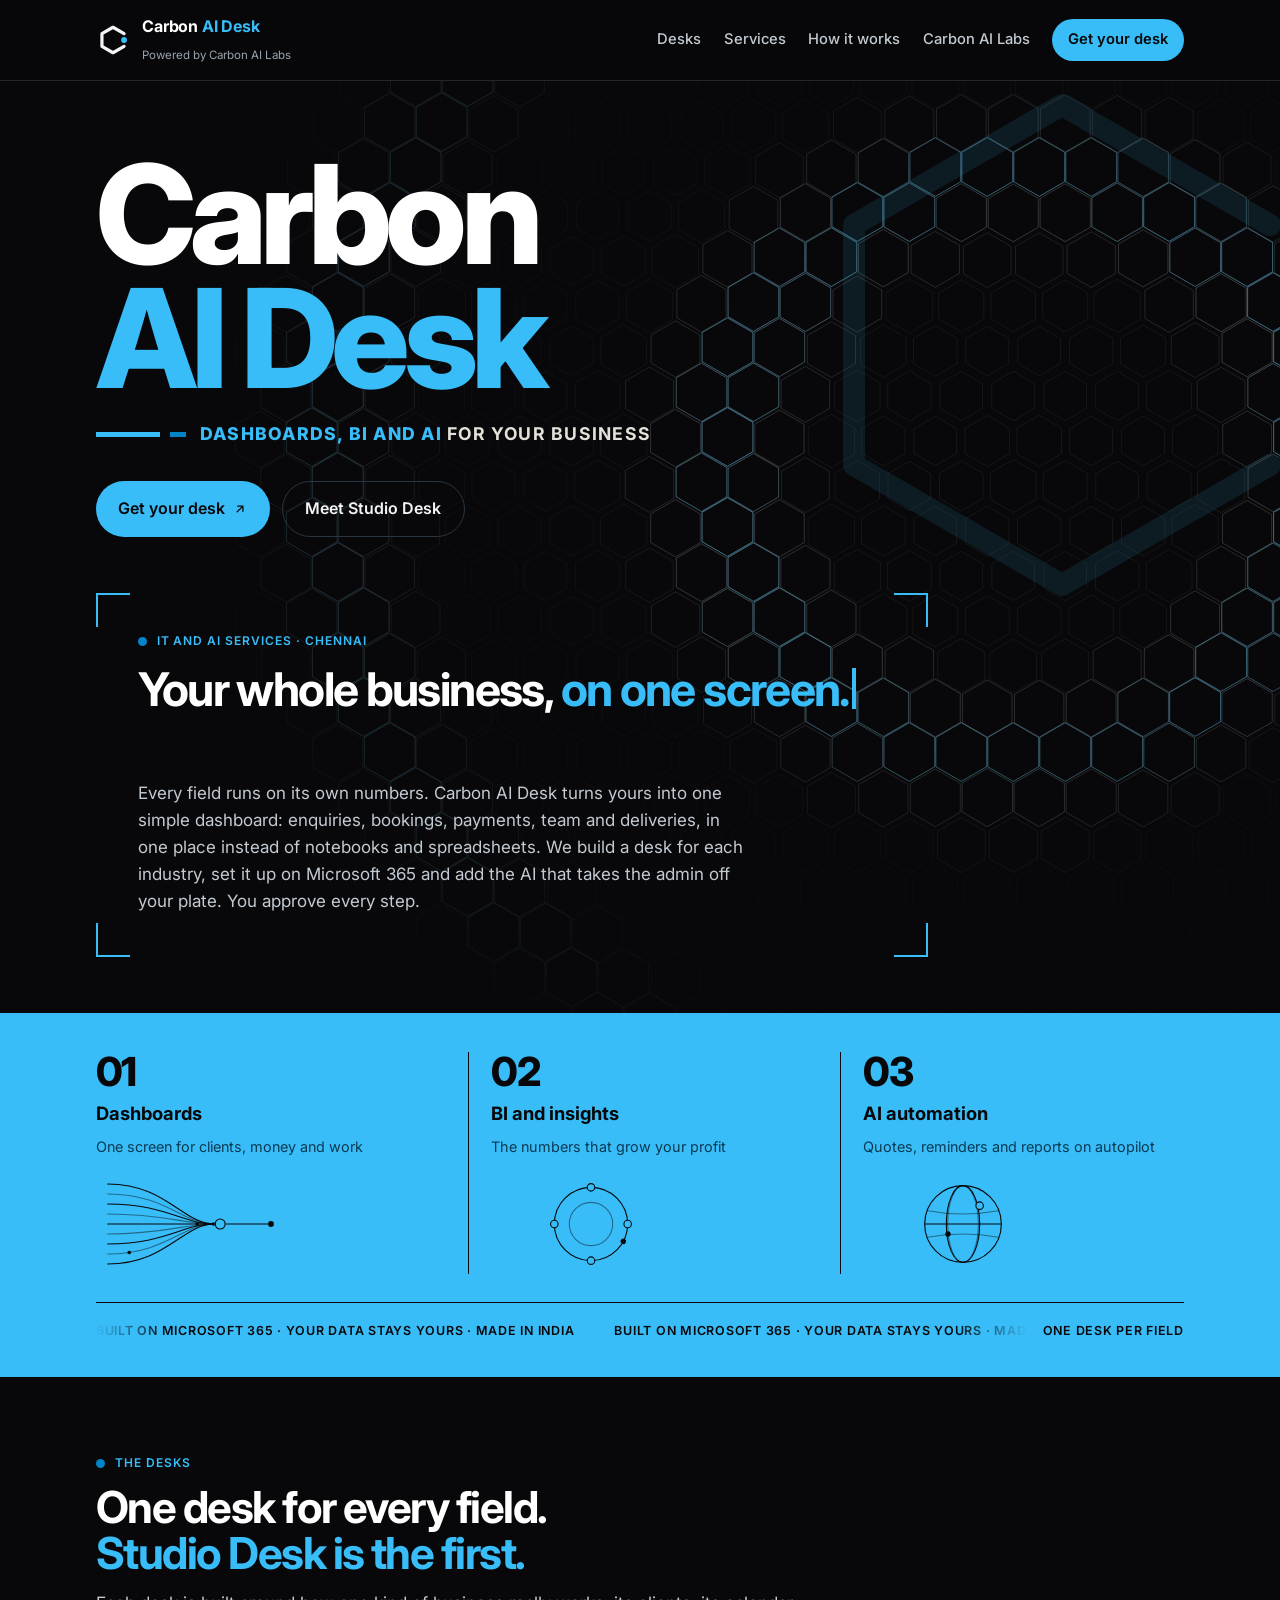
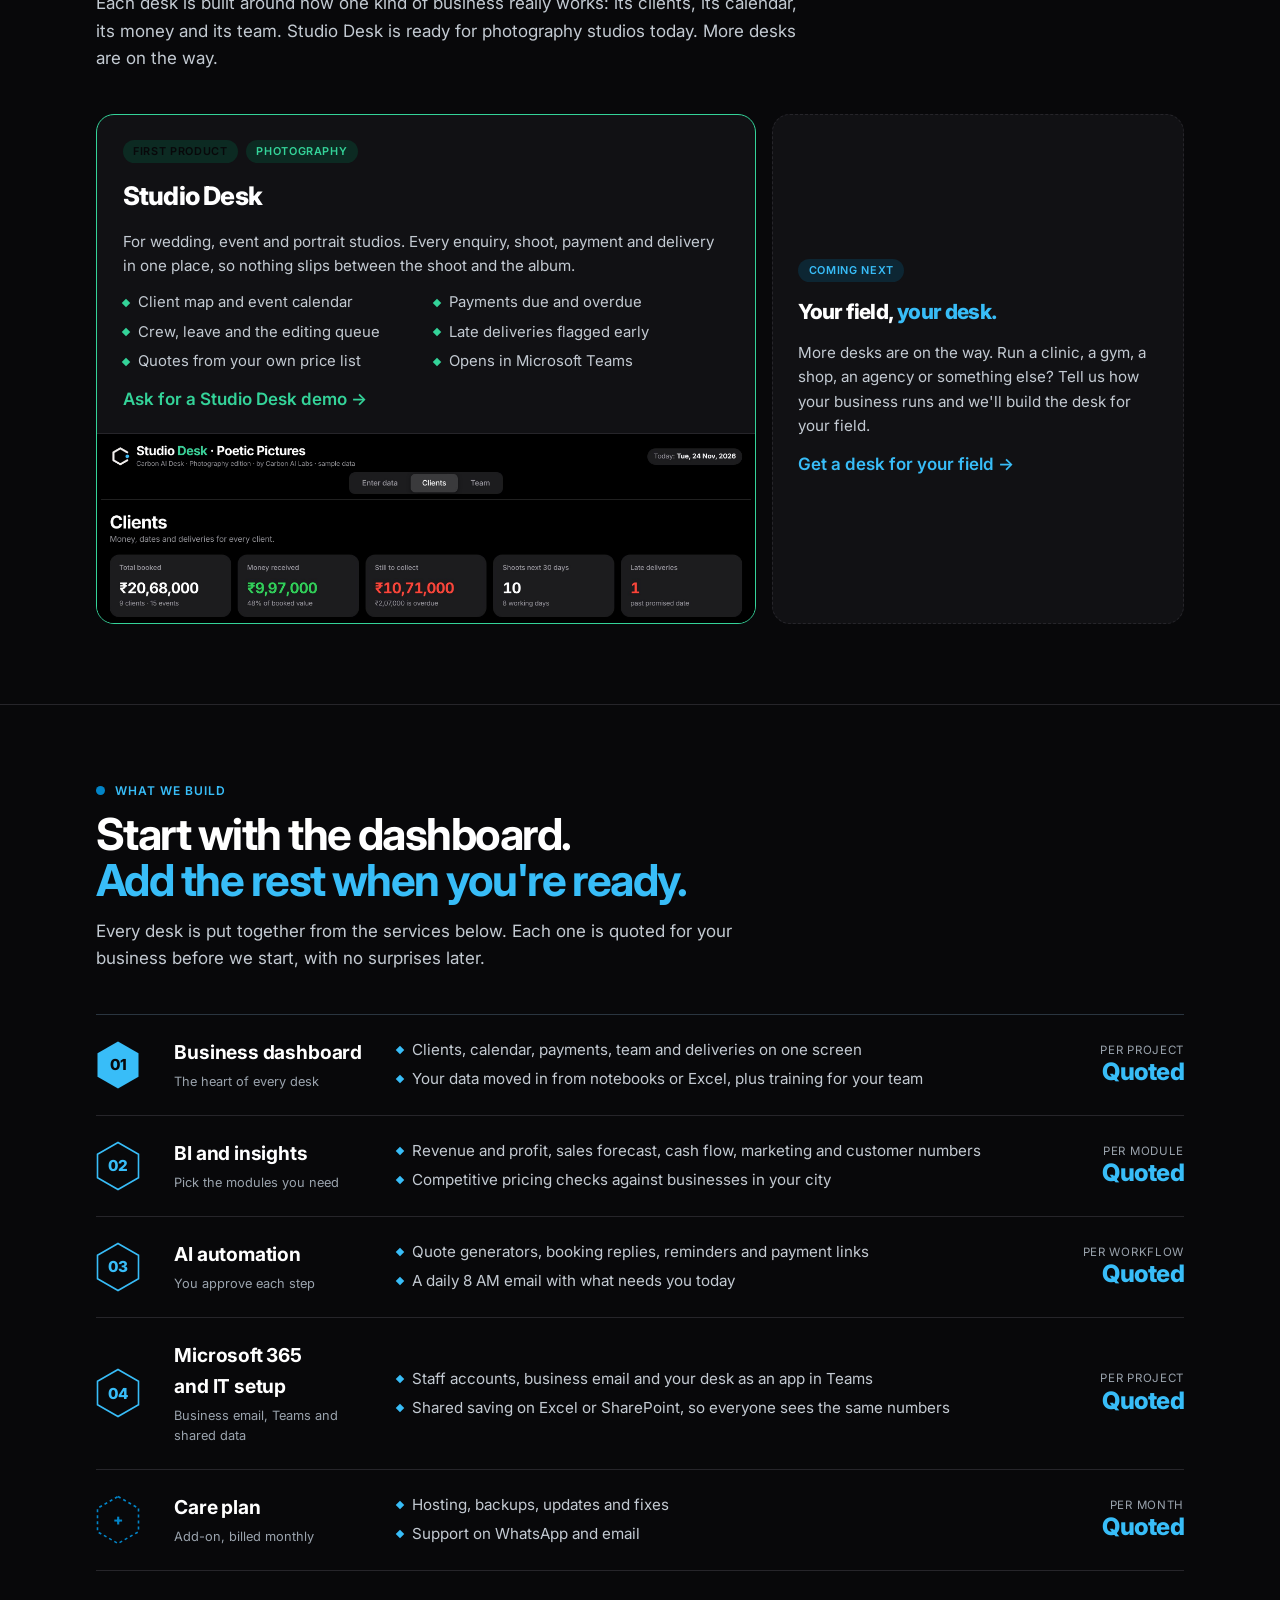
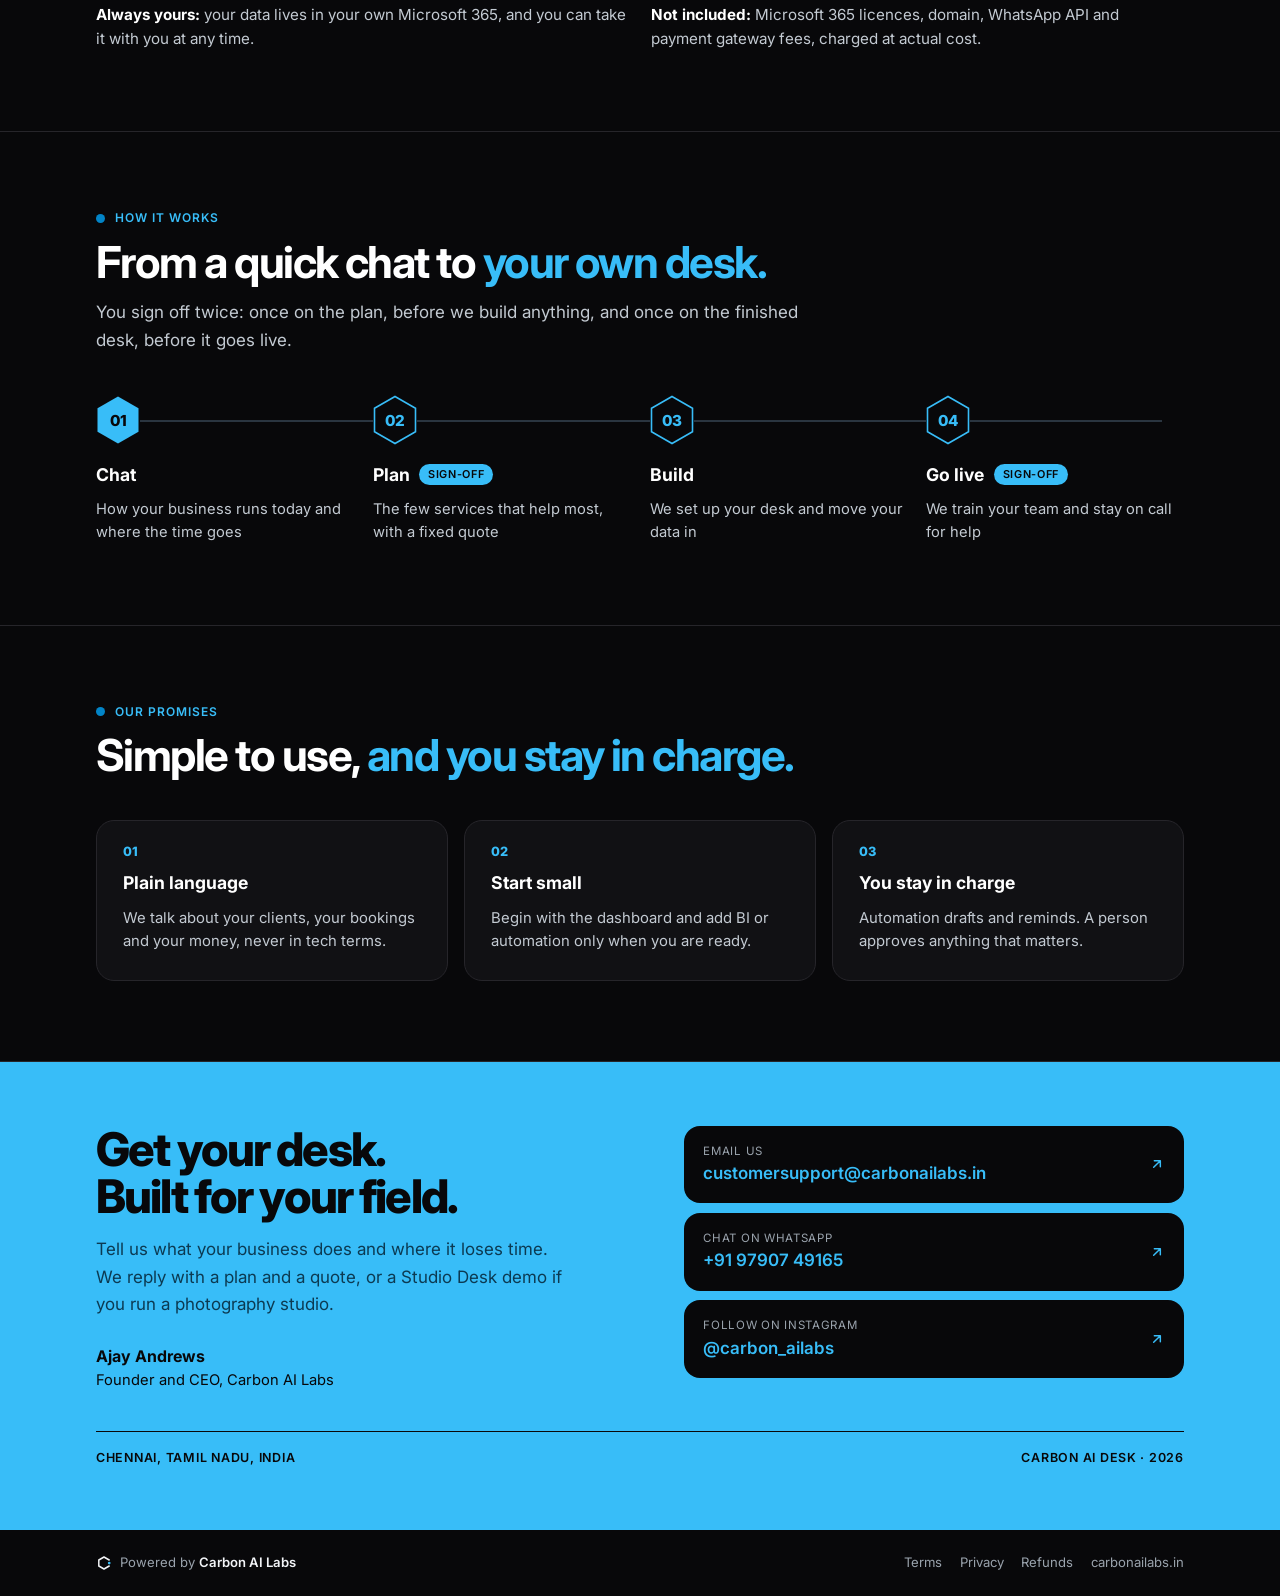
==== commit 4a4c7622: "Studio Desk in Mint #34D399 on the demo and Desk page Studio Desk now has its own accent. The Carbon" ====
--- a/carbon-ai-desk/index.html
+++ b/carbon-ai-desk/index.html
@@ -207,6 +207,8 @@
 .editions{display:grid;grid-template-columns:1.6fr 1fr;gap:1rem}
 .edition{background:var(--ground-2);border:1px solid var(--line);border-radius:18px;padding:1.6rem;display:flex;flex-direction:column;gap:.8rem;overflow:hidden}
 .edition.main{border-color:var(--gold)}
+.edition.main{--gold:#34D399}            /* Studio Desk accent: Mint (Desk division stays Sky Blue) */
+.edition.main .chip{background:#0C2A22}
 .edition .label{display:flex;gap:.5rem;flex-wrap:wrap}
 .chip{font:600 .68rem/1 var(--text);letter-spacing:.06em;text-transform:uppercase;border-radius:999px;padding:.38rem .65rem;background:#0D2633;color:var(--gold)}
 .chip.on{background:var(--gold);color:var(--on-gold)}
--- a/assets/motion.css
+++ b/assets/motion.css
@@ -14,7 +14,9 @@
 html.motion .grow-x{transform:scaleX(0);transform-origin:left center;transition:transform 1.1s var(--ease-out) .2s}
 html.motion .grow-x.in{transform:none}
 
-/* moving wave field behind a hero */
+/* hexagon wave field behind a hero (replaces the static hex lattice there) */
+.has-wave > svg.lattice{display:none}
+.has-wave .lattice svg > g:first-child{display:none} /* Labs: the moving hex field takes over from the static ring */
 .wave{position:absolute;inset:0;width:100%;height:100%;display:block;pointer-events:none;z-index:0;
   -webkit-mask-image:radial-gradient(120% 90% at 78% 40%,#000 25%,transparent 78%);
           mask-image:radial-gradient(120% 90% at 78% 40%,#000 25%,transparent 78%)}
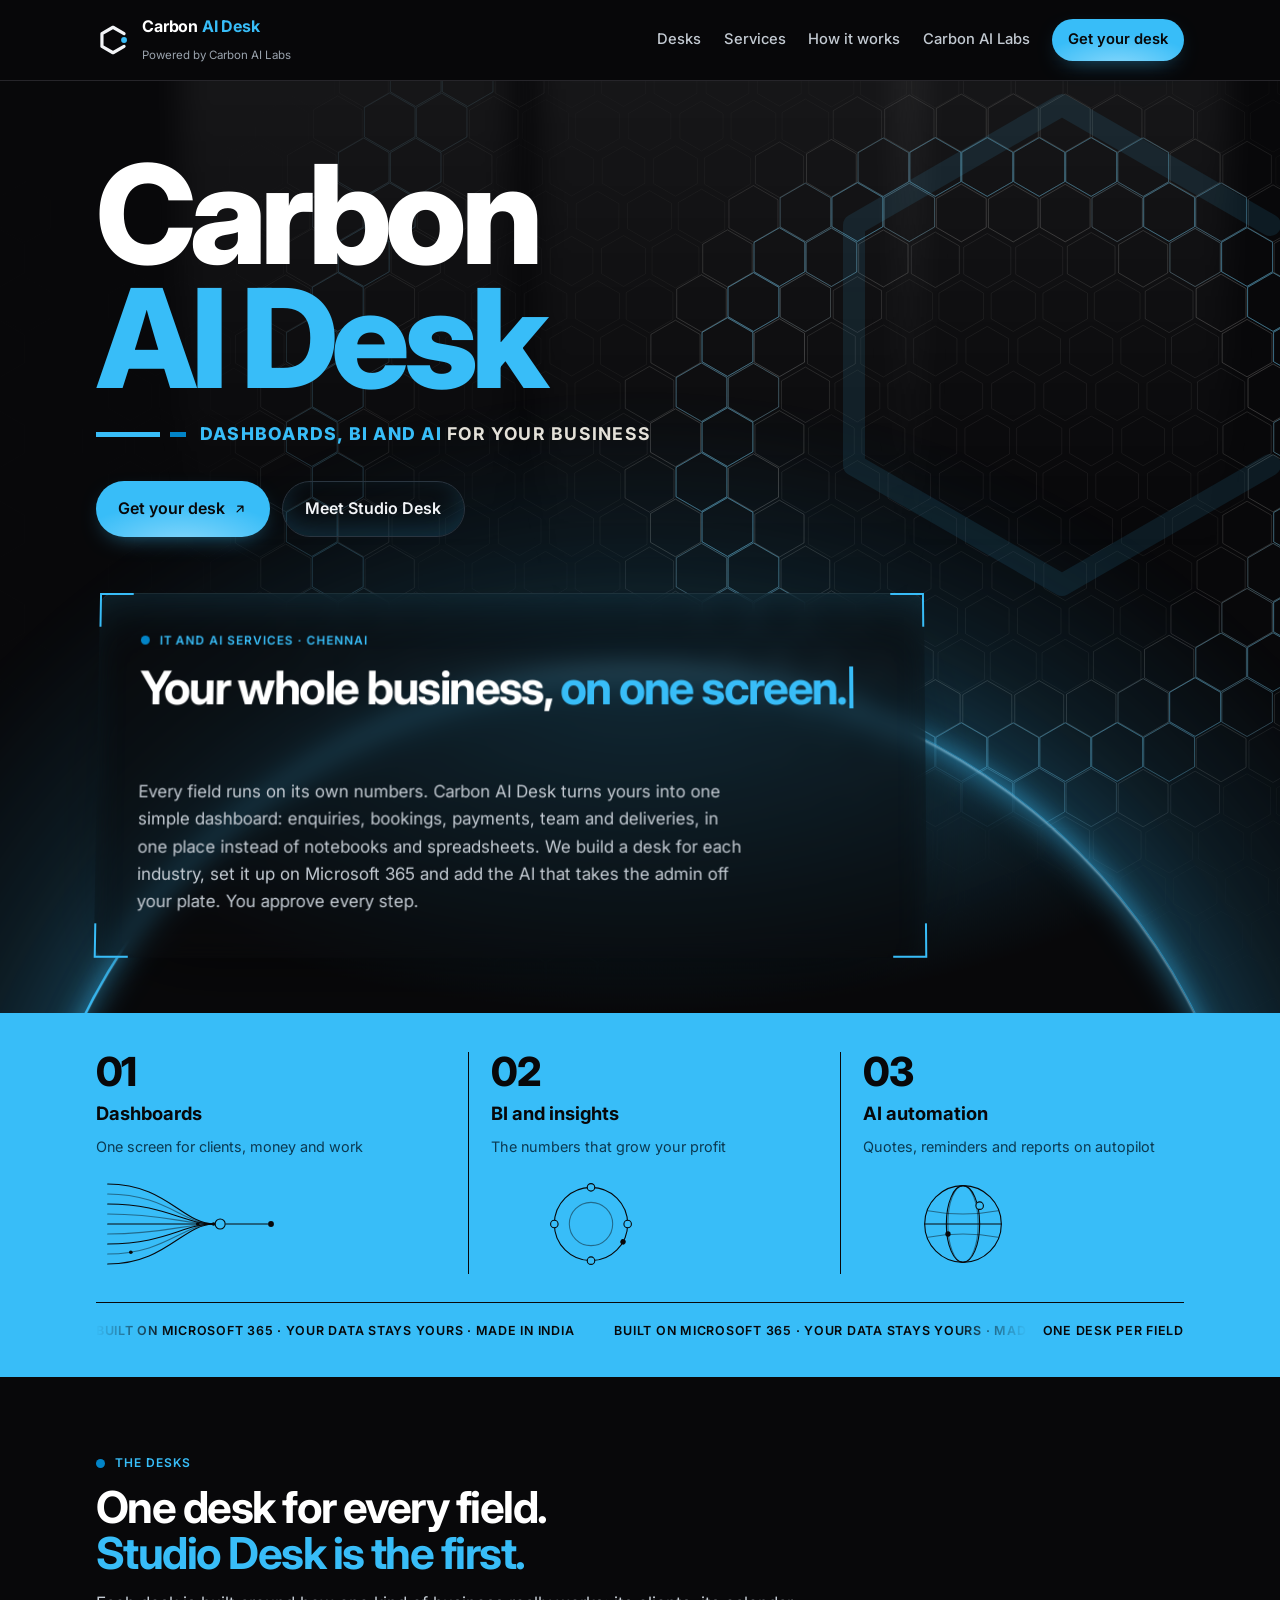
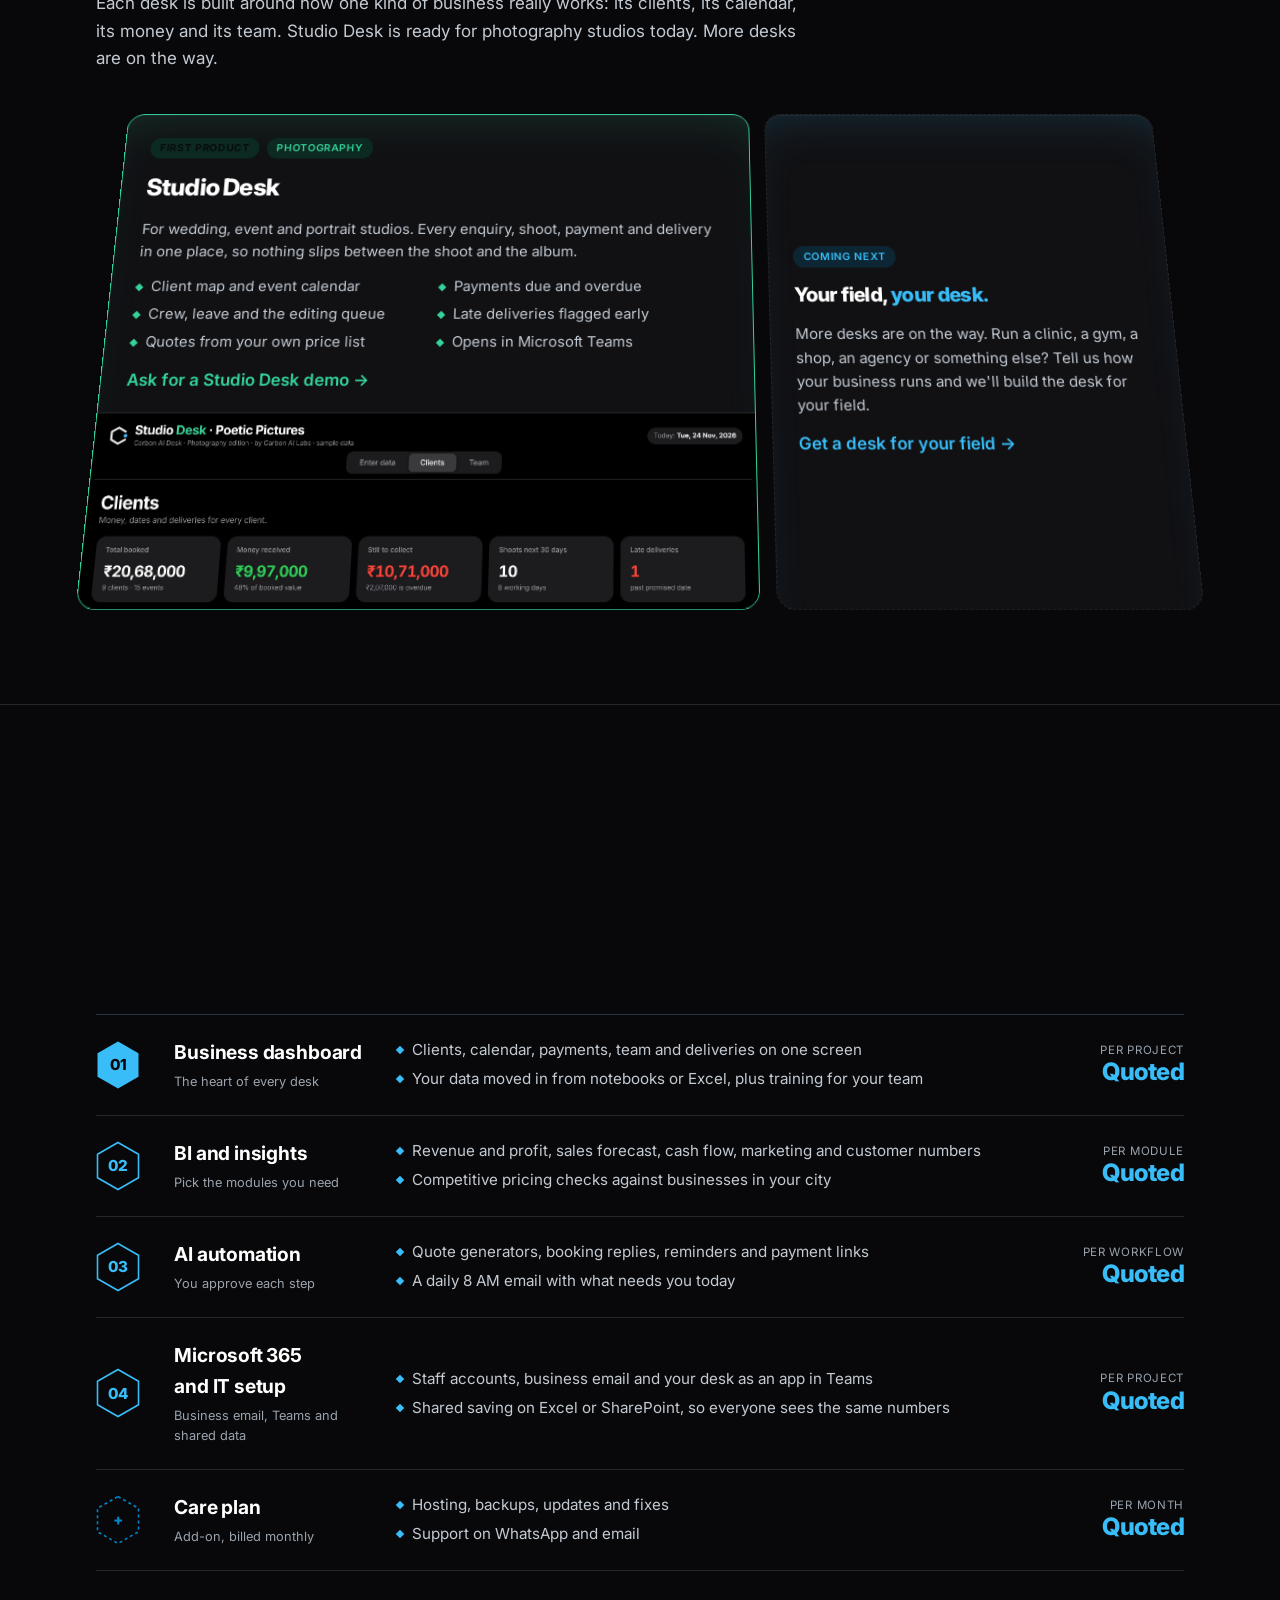
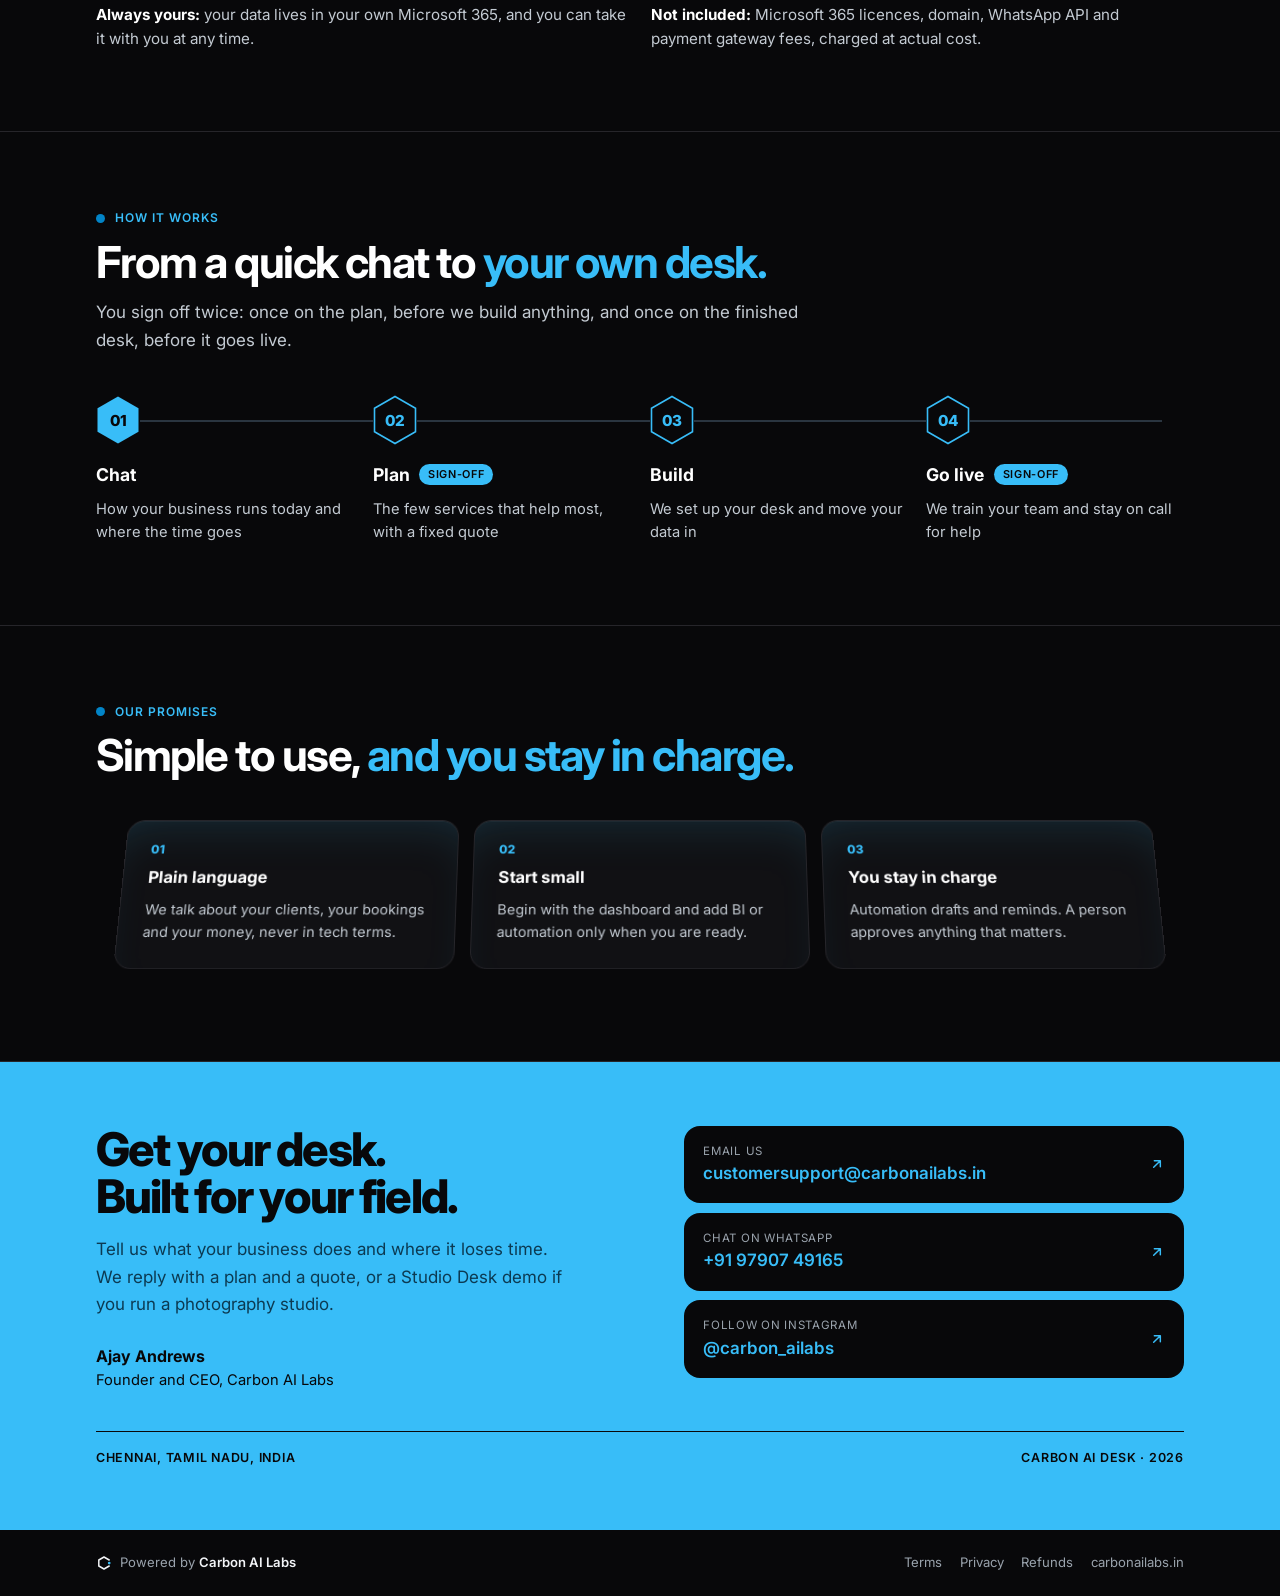
==== commit 9cae78b1: "Motion FX layer from the RedSun reference: rising eclipse, light beams, glow buttons, glass panels S" ====
--- a/carbon-ai-desk/index.html
+++ b/carbon-ai-desk/index.html
@@ -1,5 +1,5 @@
 <!doctype html>
-<html lang="en">
+<html lang="en" data-fx="desk">
 <head>
 <meta charset="utf-8">
 <meta name="viewport" content="width=device-width, initial-scale=1, viewport-fit=cover">
@@ -32,6 +32,8 @@
 <script src="/assets/analytics.js" defer></script>
 <link rel="stylesheet" href="/assets/motion.css">
 <script src="/assets/motion.js" defer></script>
+<link rel="stylesheet" href="/assets/fx.css">
+<script src="/assets/fx.js" defer></script>
 <style>
 /* Carbon AI Desk: black + Sky Blue, the same layout as Carbon AI Studio (which is black + yellow). */
 :root{
@@ -296,7 +298,7 @@
         <a class="btn ghost" href="#desks">Meet Studio Desk</a>
       </div>
 
-      <div class="finder rv" style="--i:3">
+      <div class="finder rv" style="--i:3" data-fx-tilt>
         <i aria-hidden="true"></i><i aria-hidden="true"></i><i aria-hidden="true"></i><i aria-hidden="true"></i>
         <div class="kicker">IT and AI services · Chennai</div>
         <h2 data-type>Your whole business, <span class="y">on one screen.</span></h2>
@@ -324,7 +326,7 @@
         <p>Each desk is built around how one kind of business really works: its clients, its calendar, its money and its team. Studio Desk is ready for photography studios today. More desks are on the way.</p>
       </div>
 
-      <div class="editions">
+      <div class="editions" data-fx-tilt>
         <article class="edition main">
           <div class="label"><span class="chip on">First product</span><span class="chip">Photography</span></div>
           <h3>Studio Desk</h3>
@@ -420,7 +422,7 @@
         <div class="kicker">Our promises</div>
         <h2>Simple to use, <span class="y">and you stay in charge.</span></h2>
       </div>
-      <div class="promises" data-stagger>
+      <div class="promises" data-stagger data-fx-tilt>
         <article class="promise rv"><span class="k">01</span><h3>Plain language</h3><p>We talk about your clients, your bookings and your money, never in tech terms.</p></article>
         <article class="promise rv"><span class="k">02</span><h3>Start small</h3><p>Begin with the dashboard and add BI or automation only when you are ready.</p></article>
         <article class="promise rv"><span class="k">03</span><h3>You stay in charge</h3><p>Automation drafts and reminds. A person approves anything that matters.</p></article>
--- a/assets/motion.css
+++ b/assets/motion.css
@@ -22,7 +22,10 @@
           mask-image:radial-gradient(120% 90% at 78% 40%,#000 25%,transparent 78%)}
 .has-wave{position:relative;isolation:isolate}
 .has-wave > .wrap{position:relative;z-index:1}
-@media (max-width:720px){.wave{opacity:.6}}
+@media (max-width:720px){
+  .wave{opacity:.85;-webkit-mask-image:radial-gradient(130% 55% at 65% 30%,#000 30%,transparent 80%);mask-image:radial-gradient(130% 55% at 65% 30%,#000 30%,transparent 80%)}
+  .has-wave > svg.ring{display:none} /* one hexagon motif on small screens: the moving field */
+}
 
 /* self-drawing line art */
 .art{display:block;width:100%;max-width:220px;height:auto;color:var(--art-ink);overflow:visible}
--- a/assets/fx.css
+++ b/assets/fx.css
@@ -0,0 +1,126 @@
+/* Carbon AI Labs FX layer (Labs, Studio, Desk).
+   Reference: RedSun Webflow template (rising eclipse horizon, light beams, cursor light,
+   glow buttons, glass panels that flatten on scroll, blur-in text, spotlight cards).
+   Colours are NOT changed: every effect takes the page's own brand colour from --fx
+   (Labs crimson, Studio gold, Desk blue; the Labs bands keep their own gold and blue).
+   Works on top of motion.css. Reduced motion: still glow, nothing moves. */
+
+html[data-fx="labs"]  {--fx:179,38,30;  --fx-2:224,69,58; --fx-ground:251,249,249; --fx-rim:255,255,255; --fx-beam:179,38,30;  --fx-beam-a:.06; --fx-glow:.20; --fx-card:.06}
+html[data-fx="studio"]{--fx:245,197,24; --fx-2:224,69,58; --fx-ground:8,8,10;      --fx-rim:255,246,214; --fx-beam:255,255,255; --fx-beam-a:.07; --fx-glow:.42; --fx-card:.10}
+html[data-fx="desk"]  {--fx:56,189,248; --fx-2:2,132,199; --fx-ground:8,8,10;      --fx-rim:224,244,255; --fx-beam:255,255,255; --fx-beam-a:.07; --fx-glow:.42; --fx-card:.10}
+/* sub themes inside the Labs page keep their own colour */
+html[data-fx] .products,html[data-fx] .studio-band{--fx-rim:255,246,214;--fx-card:.10}
+html[data-fx] .studio-band{--fx:245,197,24;--fx-2:224,69,58;--fx-ground:8,8,10}
+html[data-fx] .studio-band.desk-band{--fx:56,189,248;--fx-2:2,132,199;--fx-rim:224,244,255}
+html[data-fx] .products{--fx:224,69,58}
+html[data-fx] .edition.main{--fx:52,211,153}
+
+/* ---------- scroll progress (crimson mix leads, brand colour follows) ---------- */
+.fx-progress{position:fixed;left:0;top:0;height:2px;width:100%;z-index:50;pointer-events:none;transform-origin:0 50%;transform:scaleX(var(--sp,0));
+  background:linear-gradient(90deg,rgb(var(--fx-2)) 0 38%,rgb(var(--fx)) 100%);box-shadow:0 0 12px rgba(var(--fx),.7)}
+
+/* ---------- glass header that firms up once you scroll ---------- */
+html[data-fx] .top{transition:box-shadow .35s ease,background-color .35s ease}
+html[data-fx] .top.fx-scrolled{box-shadow:0 1px 0 rgba(var(--fx),.16),0 18px 40px -28px rgba(0,0,0,.55);-webkit-backdrop-filter:saturate(1.5) blur(18px);backdrop-filter:saturate(1.5) blur(18px)}
+
+/* ---------- hero stage ---------- */
+.hero.fx-stage{position:relative;isolation:isolate;overflow:hidden}
+.hero.fx-stage > .wrap{position:relative;z-index:2}
+.fx-layer{position:absolute;inset:0;pointer-events:none;overflow:hidden;z-index:1}
+
+/* eclipse horizon: a brand-coloured sun rising from under the hero */
+.fx-sun{position:absolute;left:50%;top:var(--sun-top,100%);width:min(150vw,1240px);aspect-ratio:1;
+  transform:translate(-50%,calc(-1 * (var(--cap,17%) + var(--p,0) * 9%))) scale(calc(1 + var(--p,0) * .12));will-change:transform}
+/* Studio and Desk: the sun sits just under the glass panel's top edge and rises above it (fx.js sets --sun-top) */
+.fx-stage.fx-anchored .fx-sun{--cap:-3%}
+/* Labs: room under the buttons so the horizon never crosses the copy */
+html[data-fx="labs"] .hero .wrap{padding-bottom:11rem}
+html[data-fx="labs"] .fx-beams span:nth-child(1){display:none}
+.fx-sun i{position:absolute;border-radius:50%;display:block}
+.fx-sun .glow{inset:-22%;background:radial-gradient(closest-side,rgba(var(--fx),var(--fx-glow)) 66%,rgba(var(--fx),calc(var(--fx-glow) * .35)) 80%,rgba(var(--fx),0) 100%);
+  filter:blur(26px);opacity:calc(.7 + var(--p,0) * .3);animation:fx-breathe 7s ease-in-out infinite}
+.fx-sun .disc{inset:0;background:radial-gradient(120% 60% at 50% 0%,rgba(var(--fx),.16),rgb(var(--fx-ground)) 46%);
+  box-shadow:0 0 0 1px rgba(var(--fx),.55),0 -4px 28px rgba(var(--fx),.55),inset 0 14px 36px -10px rgba(var(--fx),.7),inset 0 2px 2px rgba(var(--fx-rim),.6)}
+.fx-sun .rim{inset:-1px;background:conic-gradient(from 0deg,transparent 0 58%,rgba(var(--fx),.95) 68%,rgba(var(--fx-rim),1) 75%,rgba(var(--fx),.95) 82%,transparent 92%);
+  -webkit-mask:radial-gradient(farthest-side,transparent calc(100% - 3px),#000 calc(100% - 2px));mask:radial-gradient(farthest-side,transparent calc(100% - 3px),#000 calc(100% - 2px));
+  filter:blur(.6px) drop-shadow(0 0 6px rgba(var(--fx),.9));animation:fx-spin 16s linear infinite}
+.fx-sun .flare{left:50%;top:-2px;width:46%;height:4px;border-radius:4px;transform:translateX(-50%);
+  background:linear-gradient(90deg,transparent,rgba(var(--fx-rim),.95),transparent);filter:blur(1.5px);opacity:calc(.55 + var(--p,0) * .45)}
+html[data-fx="labs"] .fx-sun .flare{background:linear-gradient(90deg,transparent,rgba(var(--fx),.75),transparent)}
+html[data-fx="labs"] .fx-sun .disc{box-shadow:0 0 0 1px rgba(var(--fx),.38),0 -4px 26px rgba(var(--fx),.22),inset 0 14px 34px -12px rgba(var(--fx),.28),inset 0 2px 2px #fff}
+@keyframes fx-spin{to{transform:rotate(360deg)}}
+@keyframes fx-breathe{0%,100%{transform:scale(1)}50%{transform:scale(1.035)}}
+
+/* light beams from above */
+.fx-beams span{position:absolute;top:-12%;width:min(26vw,340px);height:88%;transform-origin:50% 0;border-radius:0 0 50% 50%;
+  background:linear-gradient(rgba(var(--fx-beam),var(--fx-beam-a)) 4%,rgba(var(--fx-beam),0) 72%);filter:blur(16px);animation:fx-sway 11s ease-in-out infinite}
+.fx-beams span:nth-child(1){left:14%;--r:22deg;animation-duration:12s}
+.fx-beams span:nth-child(2){left:42%;--r:4deg;height:96%;width:min(30vw,400px);animation-duration:9s;animation-delay:-3s}
+.fx-beams span:nth-child(3){left:70%;--r:-20deg;animation-duration:13s;animation-delay:-6s}
+@keyframes fx-sway{0%,100%{transform:rotate(var(--r)) scaleY(1);opacity:.85}50%{transform:rotate(calc(var(--r) * .7)) scaleY(1.06);opacity:1}}
+
+/* soft light that follows the pointer */
+.fx-cursor{position:absolute;left:0;top:0;width:460px;height:460px;margin:-230px 0 0 -230px;border-radius:50%;opacity:0;
+  background:radial-gradient(circle,rgba(var(--fx),.16),rgba(var(--fx),0) 65%);transition:opacity .5s ease;will-change:transform}
+html[data-fx="labs"] .fx-cursor{background:radial-gradient(circle,rgba(var(--fx),.09),rgba(var(--fx),0) 65%)}
+.fx-stage.fx-hover .fx-cursor{opacity:1}
+
+/* ---------- hero heading: words arrive out of a blur ---------- */
+html.motion .fx-w{display:inline-block;opacity:0;filter:blur(14px);transform:translateY(.22em);
+  transition:opacity .9s var(--ease-out),filter .9s var(--ease-out),transform .9s var(--ease-out);transition-delay:calc(var(--w,0) * 80ms + 120ms)}
+html.motion .in .fx-w,html.motion .fx-w.in{opacity:1;filter:none;transform:none}
+
+/* every scroll reveal gets a light de-blur on top of the rise */
+html.motion[data-fx] .rv{filter:blur(6px);transition:opacity .7s var(--ease-out),transform .7s var(--ease-out),filter .8s var(--ease-out);transition-delay:calc(var(--i,0) * 90ms)}
+html.motion[data-fx] .rv.in{filter:none}
+html.motion[data-fx] .rv:has(.fx-w){filter:none}
+
+/* ---------- glass panels that flatten as you scroll (the RedSun app window) ---------- */
+html[data-fx] .finder{background:rgba(var(--fx-ground),.55);-webkit-backdrop-filter:blur(10px);backdrop-filter:blur(10px);border-radius:14px;
+  box-shadow:inset 0 1px 0 rgba(255,255,255,.06),inset 0 28px 56px -28px rgba(var(--fx),.22),0 30px 80px -40px rgba(0,0,0,.8)}
+[data-fx-tilt]{transform-origin:50% 0;will-change:rotate,scale}
+
+/* ---------- glow buttons ---------- */
+html[data-fx] .btn.primary,html[data-fx] .btn.gold,html[data-fx] .top nav .pill,html[data-fx] .studio-band .go{
+  background-image:radial-gradient(90% 120% at 50% 120%,rgba(255,255,255,.42),rgba(255,255,255,0) 70%);
+  box-shadow:0 0 0 0 rgba(var(--fx),0),0 8px 24px -12px rgba(var(--fx),.7);
+  transition:background-color .15s ease,color .15s ease,border-color .15s ease,box-shadow .35s ease,translate .25s var(--ease-out)}
+html[data-fx] .btn.primary:hover,html[data-fx] .btn.gold:hover,html[data-fx] .top nav .pill:hover,html[data-fx] .studio-band .go:hover{
+  box-shadow:0 0 0 1px rgba(var(--fx),.55),0 0 34px rgba(var(--fx),.55)}
+html[data-fx] .btn.ghost{box-shadow:inset 0 -9px 24px rgba(var(--fx),.16);transition:background-color .15s ease,color .15s ease,border-color .15s ease,box-shadow .3s ease,translate .25s var(--ease-out)}
+html[data-fx] .btn.ghost:hover{box-shadow:inset 0 -9px 24px rgba(var(--fx),.3),0 0 24px rgba(var(--fx),.25)}
+html[data-fx="labs"] .btn.ghost{box-shadow:inset 0 -9px 22px rgba(var(--fx),.08)}
+/* a sheen that sweeps across the main buttons now and then */
+html[data-fx] .btn.primary,html[data-fx] .btn.gold,html[data-fx] .studio-band .go{position:relative;overflow:hidden;isolation:isolate}
+html[data-fx] .btn.primary::after,html[data-fx] .btn.gold::after,html[data-fx] .studio-band .go::after{content:"";position:absolute;inset:-2px auto -2px -40%;width:30%;z-index:-1;pointer-events:none;
+  background:linear-gradient(100deg,transparent,rgba(255,255,255,.55),transparent);transform:skewX(-18deg);animation:fx-sheen 5.5s ease-in-out infinite}
+@keyframes fx-sheen{0%,70%{left:-40%}100%{left:130%}}
+
+/* ---------- spotlight cards ---------- */
+.fx-card{position:relative;isolation:isolate}
+html[data-fx] .product,html[data-fx] .promise,html[data-fx] .edition,html[data-fx] .service{box-shadow:inset 0 1px 0 rgba(255,255,255,.05),inset 0 30px 60px -36px rgba(var(--fx),calc(var(--fx-card) * 2.2))}
+.fx-spot{position:absolute;inset:0;border-radius:inherit;pointer-events:none;z-index:-1;opacity:0;transition:opacity .35s ease;
+  background:radial-gradient(380px circle at var(--mx,50%) var(--my,50%),rgba(var(--fx),var(--fx-card)),transparent 60%)}
+.fx-spot::before{content:"";position:absolute;inset:0;border-radius:inherit;padding:1px;
+  background:radial-gradient(240px circle at var(--mx,50%) var(--my,50%),rgba(var(--fx),.95),rgba(var(--fx),0) 70%);
+  -webkit-mask:linear-gradient(#000 0 0) content-box,linear-gradient(#000 0 0);-webkit-mask-composite:xor;mask:linear-gradient(#000 0 0) content-box exclude,linear-gradient(#000 0 0)}
+.fx-card:hover > .fx-spot{opacity:1}
+html[data-fx] .pack > .fx-spot::before{display:none}
+
+/* ---------- small screens and touch ---------- */
+@media (max-width:720px){
+  .fx-sun{width:190vw}
+  html[data-fx] .fx-sun{--cap:12%}
+  html[data-fx="labs"] .hero .wrap{padding-bottom:8rem}
+  .fx-stage.fx-anchored .fx-sun{--cap:-1%}
+  .fx-beams span:nth-child(3){display:none}
+  .fx-beams span{width:44vw}
+  [data-fx-tilt]{rotate:none!important;scale:none!important} /* a tilted grid would poke past the phone screen */
+}
+@media (hover:none),(pointer:coarse){.fx-cursor,.fx-spot{display:none}}
+
+@media (prefers-reduced-motion:reduce){
+  .fx-sun .rim,.fx-sun .glow,.fx-beams span,html[data-fx] .btn.primary::after,html[data-fx] .btn.gold::after,html[data-fx] .studio-band .go::after{animation:none}
+  .fx-cursor{display:none}
+}
+.fx-paused .fx-sun .rim,.fx-paused .fx-sun .glow,.fx-paused .fx-beams span{animation-play-state:paused}
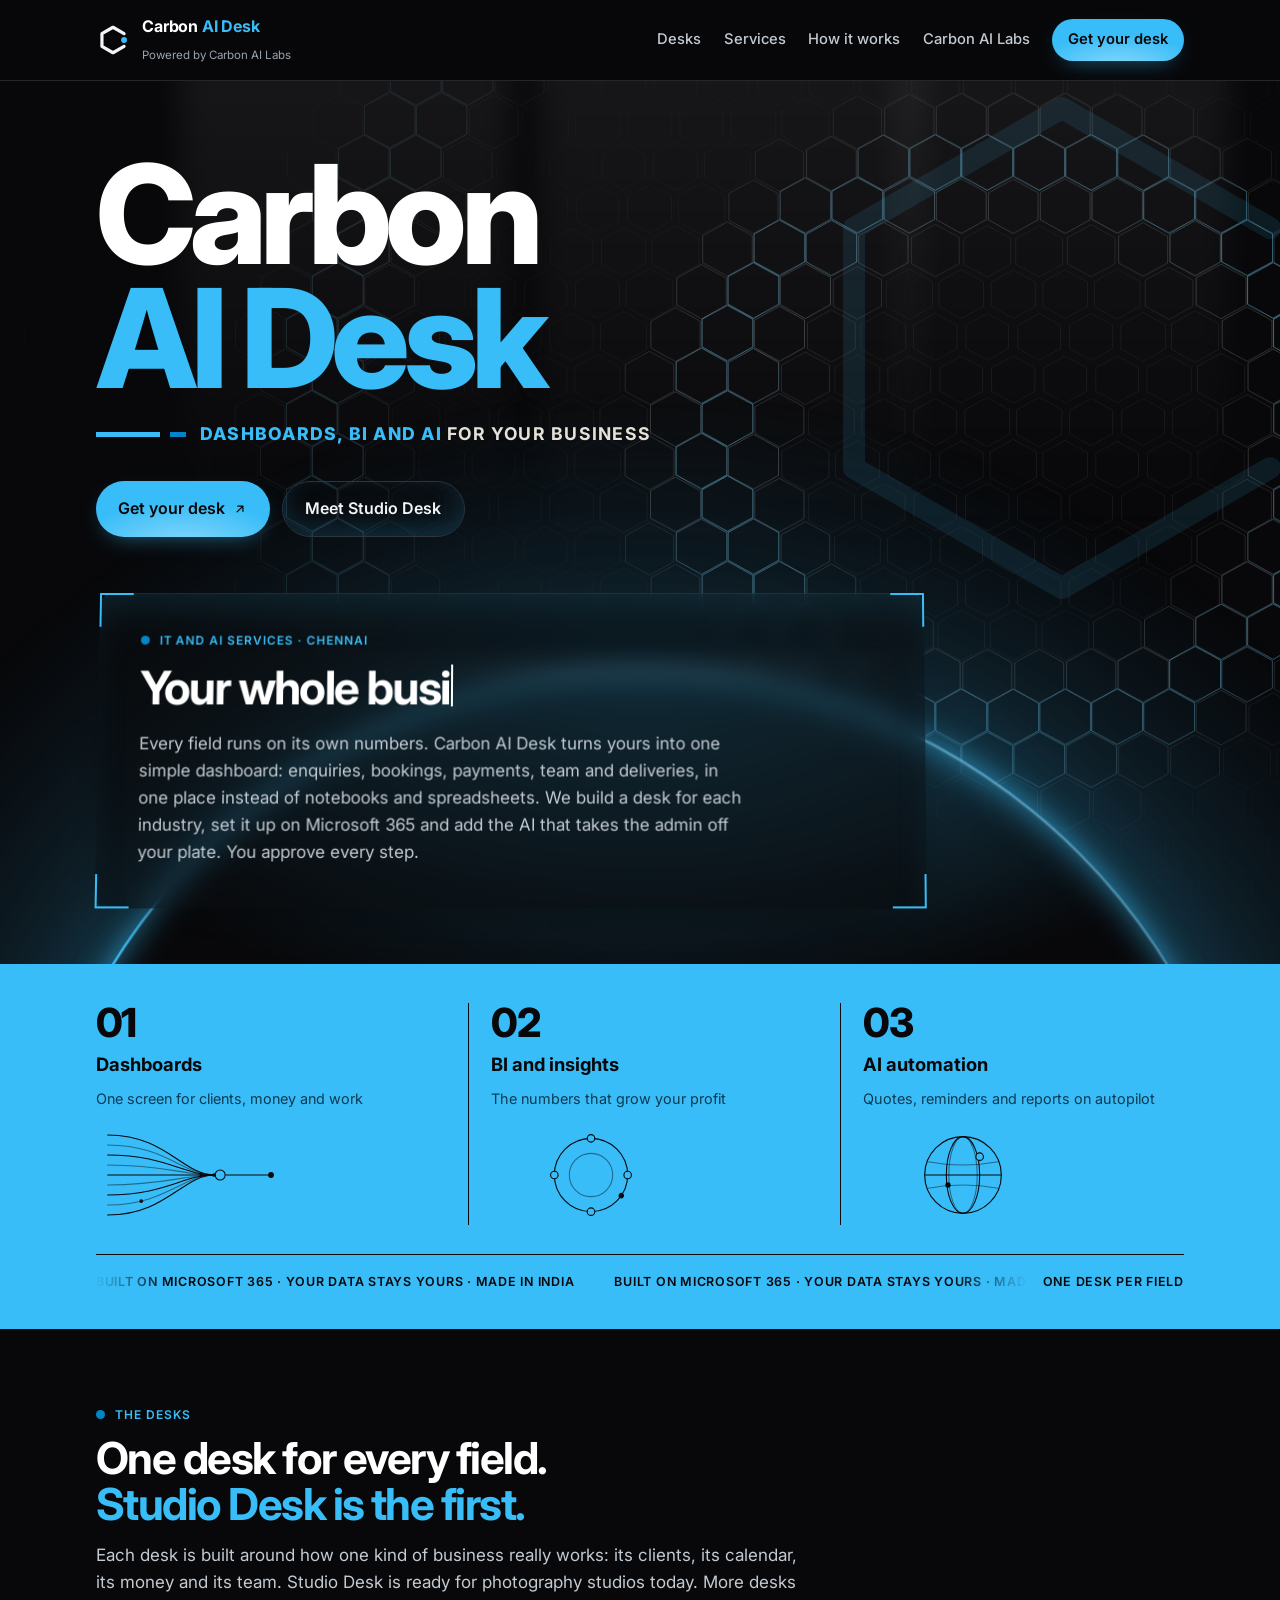
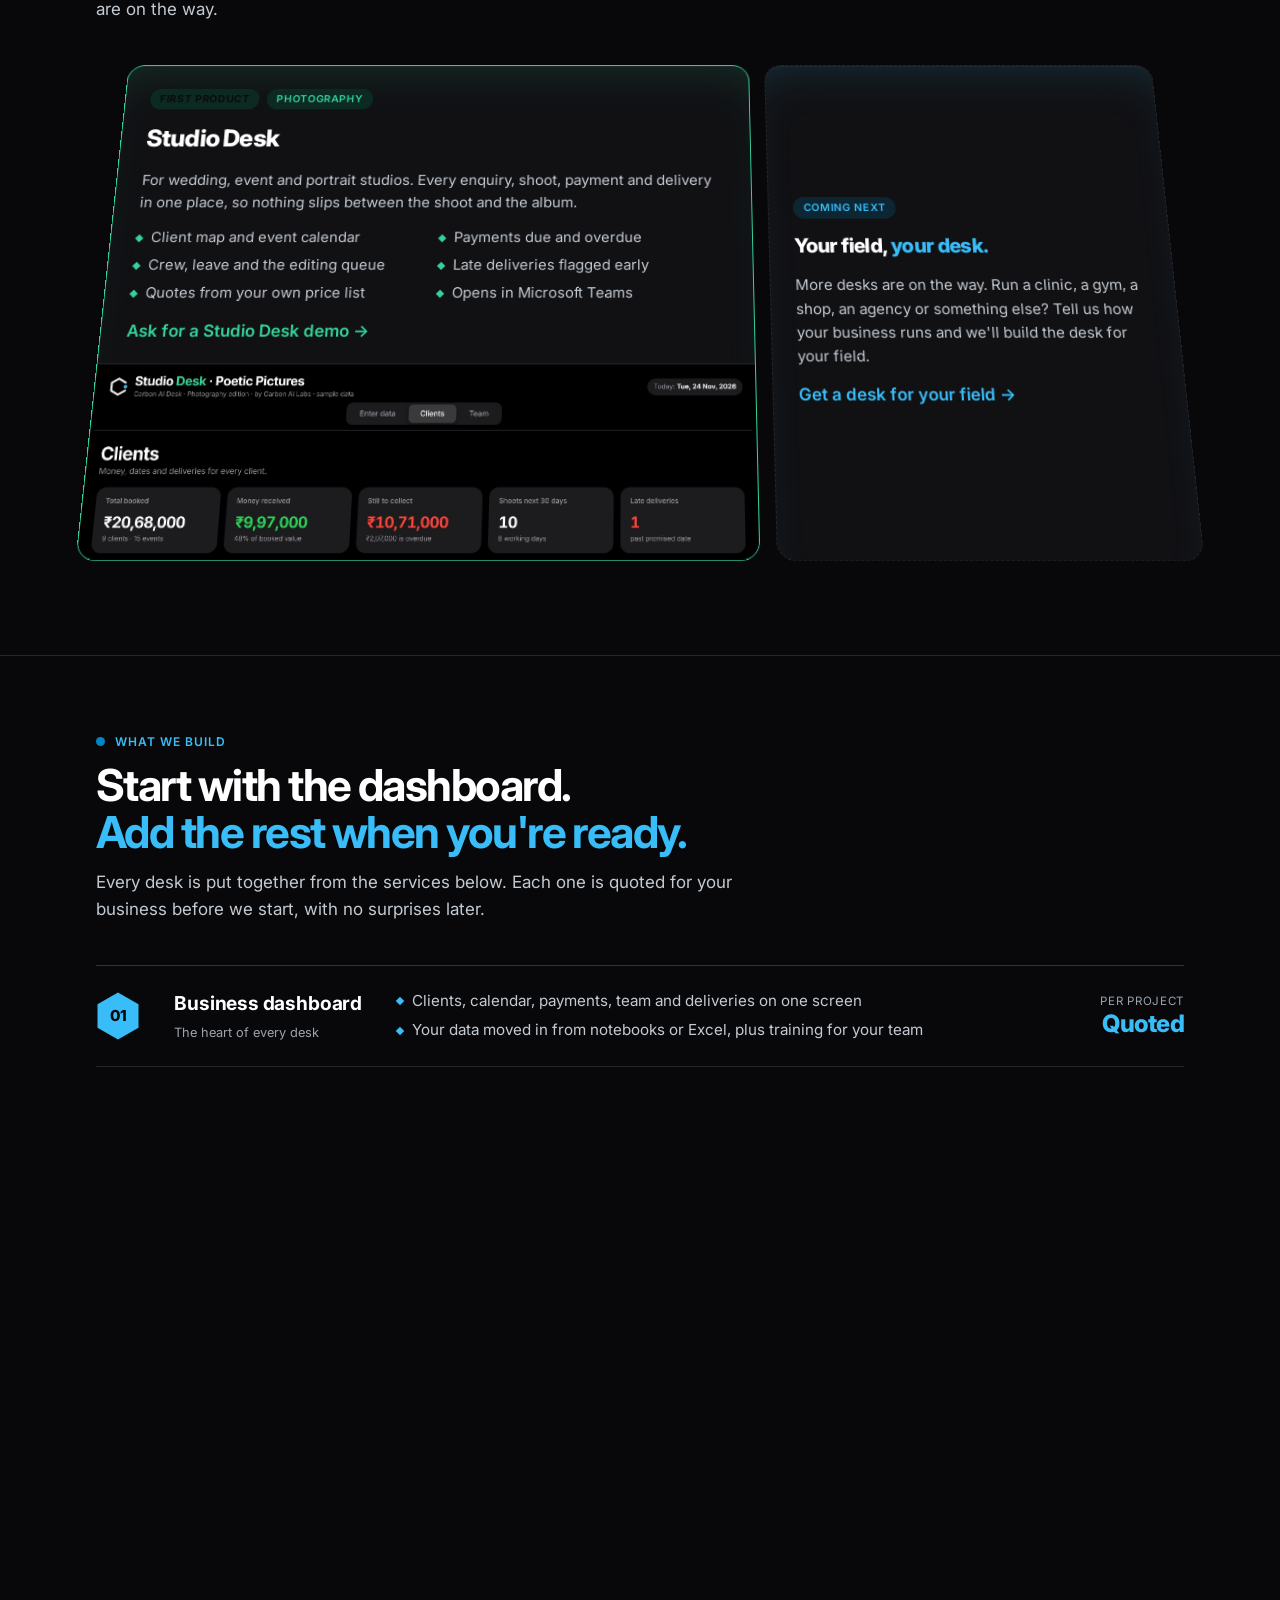
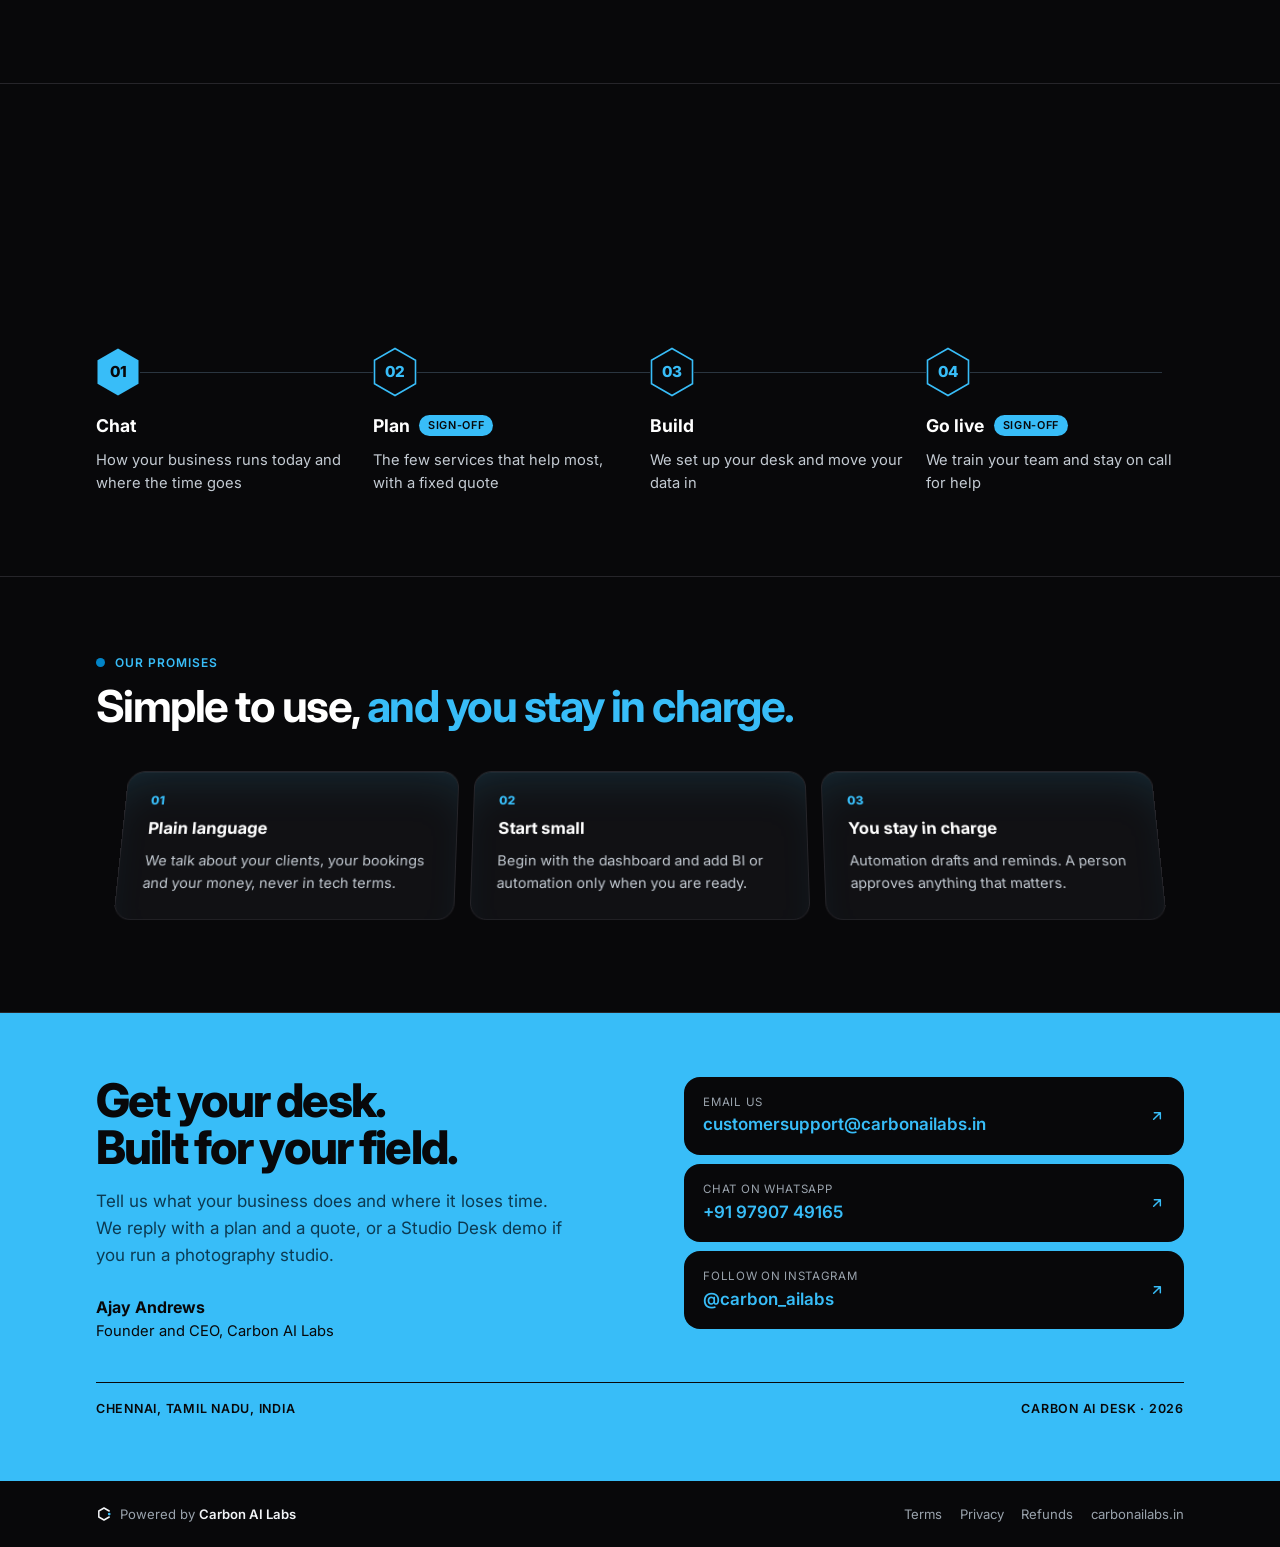
==== commit 917d36ae: "Reanimate pass on the RedSun reference: measured load sequence, eclipse entrance, no first-paint fla" ====
--- a/carbon-ai-desk/index.html
+++ b/carbon-ai-desk/index.html
@@ -30,6 +30,7 @@
 <link rel="preconnect" href="https://fonts.gstatic.com" crossorigin>
 <link rel="stylesheet" href="https://fonts.googleapis.com/css2?family=Inter:wght@400;500;600;700;800&display=swap">
 <script src="/assets/analytics.js" defer></script>
+<script>/* hide reveal targets before first paint (no flash); motion.js sets __motionReady, else unhide after 3s */(function(d){if(window.matchMedia&&matchMedia("(prefers-reduced-motion: no-preference)").matches&&"IntersectionObserver"in window){d.classList.add("motion");setTimeout(function(){if(!window.__motionReady){d.classList.remove("motion");d.setAttribute("data-motion-off","")}},3000)}})(document.documentElement)</script>
 <link rel="stylesheet" href="/assets/motion.css">
 <script src="/assets/motion.js" defer></script>
 <link rel="stylesheet" href="/assets/fx.css">
--- a/assets/motion.css
+++ b/assets/motion.css
@@ -40,7 +40,13 @@
 html.motion .art.in .soft{opacity:.45}
 
 /* typing line with a blinking cursor */
-.typed .caret{display:inline-block;width:.08em;min-width:2px;height:.9em;margin-left:.08em;vertical-align:-.08em;background:currentColor;animation:caret-blink 1s steps(1) infinite}
+.typed .tc{visibility:hidden}
+.typed .tc.on{visibility:visible}
+/* the cursor is drawn from the newest character, so it takes no room in the line */
+.typed .tc{position:relative}
+.typed .tc.cur::after,.typed .tc.pre::before{content:"";position:absolute;top:.1em;height:.9em;width:2px;background:currentColor;visibility:visible;animation:caret-blink 1s steps(1) infinite}
+.typed .tc.cur::after{left:calc(100% + .04em)}
+.typed .tc.pre::before{left:0}
 @keyframes caret-blink{0%,49%{opacity:1}50%,100%{opacity:0}}
 .sr-only{position:absolute!important;width:1px;height:1px;padding:0;margin:-1px;overflow:hidden;clip:rect(0,0,0,0);white-space:nowrap;border:0}
 
@@ -64,5 +70,5 @@
 
 @media (prefers-reduced-motion:reduce){
   .marquee .track{animation:none}
-  .typed .caret{animation:none}
+  .typed .tc::after,.typed .tc::before{animation:none}
 }
--- a/assets/fx.css
+++ b/assets/fx.css
@@ -48,6 +48,16 @@
   background:linear-gradient(90deg,transparent,rgba(var(--fx-rim),.95),transparent);filter:blur(1.5px);opacity:calc(.55 + var(--p,0) * .45)}
 html[data-fx="labs"] .fx-sun .flare{background:linear-gradient(90deg,transparent,rgba(var(--fx),.75),transparent)}
 html[data-fx="labs"] .fx-sun .disc{box-shadow:0 0 0 1px rgba(var(--fx),.38),0 -4px 26px rgba(var(--fx),.22),inset 0 14px 34px -12px rgba(var(--fx),.28),inset 0 2px 2px #fff}
+/* entrance (RedSun, measured): fades in out of a blur while it grows from .7 and turns ~50deg into place,
+   so the lit rim swings up to the top. Uses scale/rotate on the parts, so the scroll rise (--p) is untouched. */
+html.motion .fx-sun{animation:fx-sun-fade 1.4s cubic-bezier(.19,1,.22,1) 1.25s backwards}
+html.motion .fx-sun .disc{animation:fx-sun-settle 2s cubic-bezier(.19,1,.22,1) 1.25s backwards}
+html.motion .fx-sun .glow{animation:fx-sun-settle 2s cubic-bezier(.19,1,.22,1) 1.25s backwards,fx-breathe 7s ease-in-out infinite}
+html.motion .fx-sun .rim{animation:fx-sun-settle 2s cubic-bezier(.19,1,.22,1) 1.25s backwards,fx-spin 16s linear infinite}
+html.motion .fx-sun .flare{animation:fx-flare-in 1s ease-out 2s backwards}
+@keyframes fx-sun-fade{from{opacity:0;filter:blur(14px)}to{opacity:1;filter:blur(0)}}
+@keyframes fx-sun-settle{from{scale:.7;rotate:-50deg}to{scale:1;rotate:0deg}}
+@keyframes fx-flare-in{from{opacity:0}}
 @keyframes fx-spin{to{transform:rotate(360deg)}}
 @keyframes fx-breathe{0%,100%{transform:scale(1)}50%{transform:scale(1.035)}}
 
@@ -68,12 +78,20 @@
 /* ---------- hero heading: words arrive out of a blur ---------- */
 html.motion .fx-w{display:inline-block;opacity:0;filter:blur(14px);transform:translateY(.22em);
   transition:opacity .9s var(--ease-out),filter .9s var(--ease-out),transform .9s var(--ease-out);transition-delay:calc(var(--w,0) * 80ms + 120ms)}
+html.motion .hero .fx-w{transition-delay:calc(var(--w,0) * 80ms + var(--i,0) * 200ms + 450ms - var(--late,0ms))}
 html.motion .in .fx-w,html.motion .fx-w.in{opacity:1;filter:none;transform:none}
 
 /* every scroll reveal gets a light de-blur on top of the rise */
-html.motion[data-fx] .rv{filter:blur(6px);transition:opacity .7s var(--ease-out),transform .7s var(--ease-out),filter .8s var(--ease-out);transition-delay:calc(var(--i,0) * 90ms)}
-html.motion[data-fx] .rv.in{filter:none}
+/* RedSun fade-in-on-scroll, measured: 20px rise, opacity, ~850ms ease */
+html.motion[data-fx] .rv{filter:blur(6px);transform:translateY(20px);transition:opacity .85s ease,transform .85s ease,filter .85s ease;transition-delay:calc(var(--i,0) * 90ms)}
+html.motion[data-fx] .rv.in{filter:none;transform:none}
 html.motion[data-fx] .rv:has(.fx-w){filter:none}
+/* hero load sequence (RedSun, measured): each group rises 30px over 1.4s on easeOutExpo,
+   first at 450ms, then one every 200ms; the eclipse arrives last at 1.25s */
+html.motion[data-fx] .hero .rv{transform:translateY(30px);transition:opacity 1.4s cubic-bezier(.16,1,.3,1),transform 1.4s cubic-bezier(.16,1,.3,1),filter 1.2s cubic-bezier(.16,1,.3,1);
+  transition-delay:calc(var(--i,0) * 200ms + 450ms - var(--late,0ms))}
+html.motion[data-fx] .hero .rv.in{transform:none}
+html.motion[data-fx] .hero .rv-fade{transition:opacity 1.4s cubic-bezier(.16,1,.3,1);transition-delay:calc(var(--i,0) * 200ms + 450ms - var(--late,0ms))}
 
 /* ---------- glass panels that flatten as you scroll (the RedSun app window) ---------- */
 html[data-fx] .finder{background:rgba(var(--fx-ground),.55);-webkit-backdrop-filter:blur(10px);backdrop-filter:blur(10px);border-radius:14px;
@@ -120,7 +138,7 @@
 @media (hover:none),(pointer:coarse){.fx-cursor,.fx-spot{display:none}}
 
 @media (prefers-reduced-motion:reduce){
-  .fx-sun .rim,.fx-sun .glow,.fx-beams span,html[data-fx] .btn.primary::after,html[data-fx] .btn.gold::after,html[data-fx] .studio-band .go::after{animation:none}
+  .fx-sun,.fx-sun .disc,.fx-sun .flare,.fx-sun .rim,.fx-sun .glow,.fx-beams span,html[data-fx] .btn.primary::after,html[data-fx] .btn.gold::after,html[data-fx] .studio-band .go::after{animation:none}
   .fx-cursor{display:none}
 }
 .fx-paused .fx-sun .rim,.fx-paused .fx-sun .glow,.fx-paused .fx-beams span{animation-play-state:paused}
